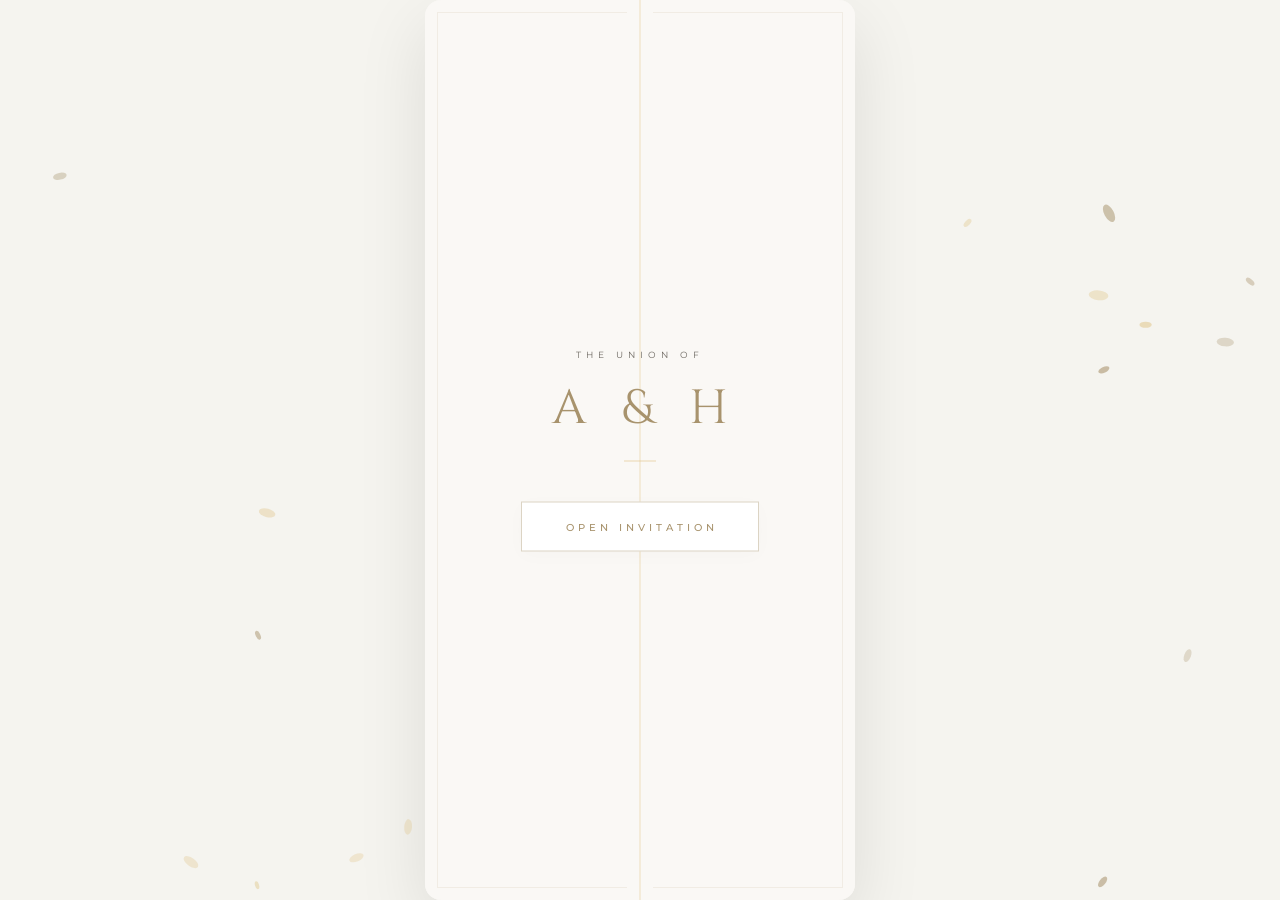
==== index.html @ 3f90180d "feat: initialize luxury wedding invitation applet - Set up project structure with environment config" ====
<!doctype html>
<html lang="en">
  <head>
    <meta charset="UTF-8" />
    <meta name="viewport" content="width=device-width, initial-scale=1.0" />
    <title>Wedding Invitation | Adam & Hawa</title>
    <!-- Google Fonts for Editorial Luxury Typography (Dior/Vogue/Apple Style) -->
    <link rel="preconnect" href="https://fonts.googleapis.com">
    <link rel="preconnect" href="https://fonts.gstatic.com" crossorigin>
    <link href="https://fonts.googleapis.com/css2?family=Cinzel:wght@300;400;500;600;700&family=Montserrat:wght@100;200;300;400;500;600&family=Playfair+Display:ital,wght@0,400..600;1,300..500&display=swap" rel="stylesheet">
    <!-- Link to external stylesheet -->
    <link rel="stylesheet" href="./style.css" />
  </head>
  <body class="scroll-locked">
    <!-- Ambient Ghibli-style falling particles canvas -->
    <canvas id="ambient-canvas" class="ambient-canvas"></canvas>

    <!-- Floating Circular Music Controller -->
    <button id="music-toggle-btn" class="music-toggle-btn hidden" aria-label="Toggle Music">
      <div class="music-disc">
        <span class="music-note">♫</span>
      </div>
    </button>
    <audio id="bg-music" loop src="https://assets.mixkit.co/music/preview/mixkit-beautiful-dream-acoustic-guitar-and-piano-131.mp3"></audio>

    <!-- Main App Container Centered on Desktop (Max-width 430px mobile frame) -->
    <main id="invitation-container" class="invitation-container scroll-locked">
      
      <!-- 1. CLOSED COVER / GATE FOLD SPLIT GATE OVERLAY -->
      <section id="invitation-gate" class="invitation-gate">
        <div class="gate-half left-gate">
          <div class="gate-border-decor"></div>
        </div>
        <div class="gate-half right-gate">
          <div class="gate-border-decor"></div>
        </div>
        
        <!-- Elegantly minimal monogram & entry button -->
        <div class="gate-center-content">
          <div class="gate-monogram-container">
            <span class="gate-monogram-subtitle">The Union of</span>
            <div class="gate-monogram-title">A & H</div>
            <div class="gate-monogram-divider"></div>
          </div>
          <button id="open-btn" class="open-btn" aria-label="Open Invitation">
            <span class="open-btn-text">OPEN INVITATION</span>
          </button>
        </div>
      </section>

      <!-- 2. MAIN STORYTELLING INVITATION CONTENT (Scrollable on open) -->
      <article id="invitation-content" class="invitation-content hidden">
        
        <!-- SECTION 1: HERO VIEW (Visual Gateway) -->
        <section class="scroll-section hero-section" id="section-hero">
          <div class="hero-layer-container">
            <!-- Full Background Artwork & Frame Overlay -->
            <img src="assets/background.png" alt="Wedding Portrait Background" class="bg-img" referrerpolicy="no-referrer" />
            <img src="assets/overlay.png" alt="Wedding Floral Overlay" class="overlay-img" referrerpolicy="no-referrer" />
            
            <!-- Elegant typography content centered in transparent arch area -->
            <div class="dynamic-text-container">
              <header class="wedding-header animate-on-scroll">
                <span class="event-title" id="event-type">Walimatul Urus</span>
              </header>
              
              <main class="wedding-names animate-on-scroll">
                <h1 class="groom-name" id="groom-name">Adam</h1>
                <span class="ampersand">and</span>
                <h1 class="bride-name" id="bride-name">Hawa</h1>
              </main>
              
              <footer class="wedding-footer animate-on-scroll">
                <time class="wedding-date" id="event-date">29 June 2026</time>
                <div class="wedding-footer-divider"></div>
                <address class="wedding-venue" id="event-venue">Kuala Lumpur</address>
              </footer>
            </div>
          </div>
          
          <!-- Subtle scroll indicator -->
          <div class="scroll-down-indicator">
            <span class="indicator-text">Scroll to Begin</span>
            <span class="indicator-arrow">↓</span>
          </div>
        </section>

        <!-- SECTION 2: BRIDE & GROOM PROFILE -->
        <section class="scroll-section profile-section animate-on-scroll" id="section-profiles">
          <div class="section-content-wrapper">
            <div class="section-ornament">✦</div>
            <h2 class="section-title">The Happy Couple</h2>
            <p class="section-tagline">With joyful hearts, we introduce the bride and groom</p>
            
            <div class="profiles-container">
              <!-- Groom Card -->
              <div class="profile-card">
                <div class="profile-img-frame">
                  <img src="https://picsum.photos/seed/groom/300/400" alt="Adam" class="profile-avatar" referrerpolicy="no-referrer" />
                </div>
                <h3 class="profile-name">Adam</h3>
                <p class="profile-desc">Son of Ahmad bin Sulaiman <br>&amp; Aminah binti Kassim</p>
              </div>
              
              <div class="profile-divider-symbol">and</div>
              
              <!-- Bride Card -->
              <div class="profile-card">
                <div class="profile-img-frame">
                  <img src="https://picsum.photos/seed/bride/300/400" alt="Hawa" class="profile-avatar" referrerpolicy="no-referrer" />
                </div>
                <h3 class="profile-name">Hawa</h3>
                <p class="profile-desc">Daughter of Zainal bin Rashid <br>&amp; Fatimah binti Yahya</p>
              </div>
            </div>
          </div>
        </section>

        <!-- SECTION 3: LIVE COUNTDOWN -->
        <section class="scroll-section countdown-section animate-on-scroll" id="section-countdown">
          <div class="section-content-wrapper">
            <span class="countdown-subtitle">Counting down to the day of love</span>
            <h2 class="countdown-title">Saving The Date</h2>
            
            <!-- Elegant Dial-like Grid Numbers -->
            <div id="countdown-grid" class="countdown-grid">
              <div class="countdown-item">
                <span class="countdown-num" id="days">00</span>
                <span class="countdown-label">Days</span>
              </div>
              <div class="countdown-item">
                <span class="countdown-num" id="hours">00</span>
                <span class="countdown-label">Hours</span>
              </div>
              <div class="countdown-item">
                <span class="countdown-num" id="minutes">00</span>
                <span class="countdown-label">Mins</span>
              </div>
              <div class="countdown-item">
                <span class="countdown-num" id="seconds">00</span>
                <span class="countdown-label">Secs</span>
              </div>
            </div>
          </div>
        </section>

        <!-- SECTION 4: INVITATION MESSAGE -->
        <section class="scroll-section message-section animate-on-scroll" id="section-message">
          <div class="section-content-wrapper">
            <div class="section-ornament">✦</div>
            <div class="quote-box">
              <p class="quote-arabic">"وَمِنْ آيَاتِهِ أَنْ خَلَقَ لَكُم مِّنْ أَنفُسِكُمْ أَزْوَاجًا لِّتَسْكُنُوا إِلَيْهَا وَجَعَلَ بَيْنَكُم مَّوَدَّةً وَرَحْمَةً"</p>
              <p class="quote-translation">"And among His Signs is this, that He created for you mates from among yourselves, that ye may dwell in tranquillity with them, and He has put love and mercy between your hearts."</p>
              <span class="quote-source">— Surah Ar-Rum: 21</span>
            </div>
            
            <div class="invitation-paragraph">
              <p>Under the blessing of Allah SWT, we cordially invite you to share our joy as we celebrate the wedding union of our beloved children.</p>
              <p>Your presence and prayers will make this union complete and highly blessed.</p>
            </div>
          </div>
        </section>

        <!-- SECTION 5: EVENT DETAILS & ITINERARY -->
        <section class="scroll-section details-section animate-on-scroll" id="section-details">
          <div class="section-content-wrapper">
            <div class="section-ornament">✦</div>
            <h2 class="section-title">The Celebration</h2>
            <p class="section-tagline">Please join us to commemorate this holy occasion</p>
            
            <div class="details-cards-grid">
              <div class="detail-card">
                <div class="detail-icon">📅</div>
                <h4>Date &amp; Time</h4>
                <p class="detail-highlight">Saturday, 29 June 2026</p>
                <p>11:00 AM — 4:00 PM</p>
                <p class="detail-highlight-sub">Sanding Event: 1:00 PM</p>
              </div>

              <div class="detail-card">
                <div class="detail-icon">🍽</div>
                <h4>Wedding Feast</h4>
                <p class="detail-highlight">12:00 PM — 3:30 PM</p>
                <p>An array of local culinary experiences served in traditional buffet style.</p>
              </div>
            </div>
          </div>
        </section>

        <!-- SECTION 6: VENUE & EMBEDDED MAP -->
        <section class="scroll-section venue-section animate-on-scroll" id="section-venue">
          <div class="section-content-wrapper">
            <div class="section-ornament">✦</div>
            <h2 class="section-title">The Venue</h2>
            <p class="venue-badge">Grand Ballroom</p>
            <h3 class="venue-highlight-name">Glasshouse at Seputeh</h3>
            <p class="venue-address-full">Lorong Seputeh, Seputeh, 58000 Kuala Lumpur, Wilayah Persekutuan Kuala Lumpur</p>
            
            <!-- Large Maps Area (Fills Mobile Frame Width Elegantly) -->
            <div class="large-map-container">
              <!-- Realistic styled static layout vector map for editorial look -->
              <svg width="100%" height="100%" viewBox="0 0 400 220" fill="none" xmlns="http://www.w3.org/2000/svg" style="background-color: #faf8f5;">
                <rect width="400" height="220" fill="#faf8f5"/>
                <path d="M 0 60 L 400 130" stroke="#dfc384" stroke-width="1.5" />
                <path d="M 120 0 L 150 220" stroke="#dfc384" stroke-width="1.2" />
                <path d="M 280 0 L 250 220" stroke="#dfc384" stroke-width="1.2" />
                <circle cx="138" cy="100" r="10" fill="#a8936d" />
                <circle cx="138" cy="100" r="4" fill="#ffffff" />
                <rect x="160" y="80" width="160" height="40" rx="0" fill="#ffffff" stroke="#a8936d" stroke-width="1" />
                <text x="240" y="104" font-family="Montserrat" font-size="10" fill="#2d2a26" text-anchor="middle" font-weight="bold" letter-spacing="1.5">GLASSHOUSE SEPUTEH</text>
              </svg>
            </div>

            <!-- Elegant Luxury Directional Buttons -->
            <div class="luxury-map-links">
              <a href="https://maps.google.com" target="_blank" rel="noopener noreferrer" class="lux-map-btn">
                <span>Google Maps</span>
              </a>
              <a href="https://waze.com" target="_blank" rel="noopener noreferrer" class="lux-map-btn">
                <span>Waze</span>
              </a>
            </div>
          </div>
        </section>

        <!-- SECTION 7: STORY GALLERY (HORIZONTAL SWIPE GALLERY) -->
        <section class="scroll-section gallery-section animate-on-scroll" id="section-gallery">
          <div class="section-content-wrapper">
            <div class="section-ornament">✦</div>
            <h2 class="section-title">Moments of Us</h2>
            <p class="section-tagline">Swipe sideways to explore our journey of togetherness</p>
            
            <!-- Horizontal Swipe Container -->
            <div class="horizontal-swipe-gallery" id="horizontal-gallery">
              <div class="swipe-item">
                <img src="assets/background.png" alt="Love in the mountains" referrerpolicy="no-referrer" />
                <span class="swipe-caption">Our Love in the Hills</span>
              </div>
              <div class="swipe-item">
                <img src="https://picsum.photos/seed/wedding1/400/600" alt="Prewedding Sweet Moments" referrerpolicy="no-referrer" />
                <span class="swipe-caption">Shared Laughter</span>
              </div>
              <div class="swipe-item">
                <img src="https://picsum.photos/seed/wedding2/400/600" alt="Mountain Walk" referrerpolicy="no-referrer" />
                <span class="swipe-caption">Walking Together</span>
              </div>
              <div class="swipe-item">
                <img src="https://picsum.photos/seed/wedding3/400/600" alt="Garden Handhold" referrerpolicy="no-referrer" />
                <span class="swipe-caption">A Beautiful Promise</span>
              </div>
            </div>
            
            <div class="swipe-hint-container">
              <span class="swipe-hint-line"></span>
              <span class="swipe-hint-text">Swipe to view</span>
              <span class="swipe-hint-line"></span>
            </div>
          </div>
        </section>

        <!-- SECTION 8: DOA UNTUK PENGANTIN (ELEGANT TYPOGRAPHY) -->
        <section class="scroll-section doa-section animate-on-scroll" id="section-doa">
          <div class="section-content-wrapper">
            <div class="doa-frame-decor">
              <span class="doa-symbol">✦</span>
              <h2 class="doa-title">Doa Untuk Pengantin</h2>
              <p class="doa-arabic">"بَارَكَ اللهُ لَكَ وَبَارَكَ عَلَيْكَ وَجَمَعَ بَيْنَكُمَا فِي خَيْرٍ"</p>
              <p class="doa-translation">"May Allah bless you, and shower His blessings upon you, and join you together in goodness and harmony."</p>
              <div class="doa-footer-divider"></div>
              <p class="doa-signoff">Amin Ya Rabbal Alamin</p>
            </div>
          </div>
        </section>

        <!-- SECTION 9: RSVP CALL TO ACTION CARD -->
        <section class="scroll-section rsvp-cta-section animate-on-scroll" id="section-rsvp-cta">
          <div class="section-content-wrapper">
            <div class="rsvp-cta-card">
              <span class="rsvp-cta-top">RESERVE YOUR PRESENCE</span>
              <h2 class="rsvp-cta-title">Will you join us?</h2>
              <p class="rsvp-cta-desc">Kindly celebrate with us by letting us know your attendance details.</p>
              
              <button id="section-rsvp-trigger" class="lux-rsvp-trigger-btn" data-target="modal-rsvp">
                <span>Kind RSVP Response</span>
              </button>
              
              <button id="section-contact-trigger" class="lux-contact-trigger-btn" data-target="modal-contact">
                <span>Contact Family</span>
              </button>
            </div>
          </div>
        </section>

        <!-- SECTION 10: THANK YOU (CINEMATIC CLOSING) -->
        <section class="scroll-section thank-you-section animate-on-scroll" id="section-thank-you">
          <img src="assets/overlay.png" alt="Wedding Floral Overlay" class="section-overlay-img" referrerpolicy="no-referrer" />
          <div class="section-content-wrapper">
            <div class="thank-you-content">
              <div class="thank-you-monogram">A & H</div>
              <p class="thank-you-message">Thank you for being part of our story.</p>
              <span class="thank-you-date">29 . 06 . 2026</span>
            </div>
          </div>
        </section>

        <!-- LUXURY FLOATING RSVP ACCESS BUTTON (Shows when scrolling, simple pill) -->
        <button class="luxury-floating-rsvp-btn" id="floating-rsvp-btn" data-target="modal-rsvp">
          <span class="floating-rsvp-icon">♡</span>
          <span class="floating-rsvp-text">RSVP</span>
        </button>

      </article>

      <!-- 3. MODALS CONTAINER (Keep RSVP Modal as requested) -->
      <div id="modal-container" class="modal-container">
        <!-- Close Overlay Backplate -->
        <div class="modal-backdrop" id="modal-backdrop"></div>

        <!-- CONTACT MODAL -->
        <div class="modal-content" id="modal-contact" role="dialog" aria-modal="true" aria-labelledby="contact-title">
          <button class="modal-close" aria-label="Close modal">&times;</button>
          <h2 id="contact-title" class="modal-title">Wedding Contacts</h2>
          <div class="modal-body">
            <div class="contact-card">
              <h3 class="contact-group">Groom's Family</h3>
              <div class="contact-row">
                <span class="contact-name">Father: Ahmad bin Sulaiman</span>
                <div class="contact-actions">
                  <a href="tel:+60123456789" class="contact-link call" title="Call Ahmad">📞</a>
                  <a href="https://wa.me/60123456789" target="_blank" rel="noopener noreferrer" class="contact-link whatsapp" title="WhatsApp Ahmad">💬</a>
                </div>
              </div>
              <div class="contact-row">
                <span class="contact-name">Mother: Aminah binti Kassim</span>
                <div class="contact-actions">
                  <a href="tel:+60123456790" class="contact-link call" title="Call Aminah">📞</a>
                  <a href="https://wa.me/60123456790" target="_blank" rel="noopener noreferrer" class="contact-link whatsapp" title="WhatsApp Aminah">💬</a>
                </div>
              </div>
            </div>
            
            <div class="contact-card border-top">
              <h3 class="contact-group">Bride's Family</h3>
              <div class="contact-row">
                <span class="contact-name">Father: Zainal bin Rashid</span>
                <div class="contact-actions">
                  <a href="tel:+60198765432" class="contact-link call" title="Call Zainal">📞</a>
                  <a href="https://wa.me/60198765432" target="_blank" rel="noopener noreferrer" class="contact-link whatsapp" title="WhatsApp Zainal">💬</a>
                </div>
              </div>
              <div class="contact-row">
                <span class="contact-name">Mother: Fatimah binti Yahya</span>
                <div class="contact-actions">
                  <a href="tel:+60198765433" class="contact-link call" title="Call Fatimah">📞</a>
                  <a href="https://wa.me/60198765433" target="_blank" rel="noopener noreferrer" class="contact-link whatsapp" title="WhatsApp Fatimah">💬</a>
                </div>
              </div>
            </div>
          </div>
        </div>

        <!-- RSVP MODAL -->
        <div class="modal-content" id="modal-rsvp" role="dialog" aria-modal="true" aria-labelledby="rsvp-title">
          <button class="modal-close" aria-label="Close modal">&times;</button>
          <h2 id="rsvp-title" class="modal-title">Kindly RSVP</h2>
          <div class="modal-body">
            <form id="rsvp-form" class="rsvp-form">
              <p class="rsvp-subtitle">Please respond by June 1st</p>
              
              <div class="form-group">
                <label for="rsvp-name">Full Name</label>
                <input type="text" id="rsvp-name" name="name" required placeholder="Your beautiful name" />
              </div>
              
              <div class="form-group">
                <label for="rsvp-phone">Phone Number</label>
                <input type="tel" id="rsvp-phone" name="phone" required placeholder="e.g., +60123456789" />
              </div>

              <div class="form-group">
                <label for="rsvp-guests">Number of Guests</label>
                <select id="rsvp-guests" name="guests" required>
                  <option value="1">1 Person</option>
                  <option value="2" selected>2 Persons</option>
                  <option value="3">3 Persons</option>
                  <option value="4">4 Persons</option>
                  <option value="5">5+ Persons</option>
                </select>
              </div>

              <div class="form-group">
                <label>Attendance</label>
                <div class="radio-group">
                  <label class="radio-label">
                    <input type="radio" name="attendance" value="Attending" checked />
                    <span class="radio-custom"></span>
                    <span>Attending</span>
                  </label>
                  <label class="radio-label">
                    <input type="radio" name="attendance" value="Not Attending" />
                    <span class="radio-custom"></span>
                    <span>Regretfully</span>
                  </label>
                </div>
              </div>

              <div class="form-group">
                <label for="rsvp-message">Well Wishes</label>
                <textarea id="rsvp-message" name="message" rows="3" placeholder="Leave a sweet greeting..."></textarea>
              </div>

              <button type="submit" class="submit-btn">Submit RSVP</button>
            </form>

            <!-- Success Confirmation State (Hidden initially) -->
            <div id="rsvp-success" class="rsvp-success hidden">
              <div class="success-icon">✦</div>
              <h3>Gracefully Received</h3>
              <p>Your RSVP response has been recorded successfully. We look forward to celebrating with you!</p>
              <button class="success-close-btn" id="success-close-btn">Close Window</button>
            </div>
          </div>
        </div>

      </div>
    </main>

    <!-- Vanilla Javascript Reference -->
    <script type="module" src="./script.js"></script>
  </body>
</html>
---- style.css ----
/* ==========================================================================
   WEDDING INVITATION CUSTOM STYLING - EDITORIAL LUXURY THEME (DIOR & APPLE)
   ========================================================================== */

/* 1. RESET & VARIABLE DEFINITIONS */
*, *::before, *::after {
  box-sizing: border-box;
  margin: 0;
  padding: 0;
}

:root {
  --font-serif: 'Playfair Display', 'Georgia', serif;
  --font-display: 'Cinzel', serif;
  --font-sans: 'Montserrat', system-ui, sans-serif;
  
  --color-gold-light: #dfc384;
  --color-gold-dark: #a8936d;
  --color-gold-cream: #f4eee1;
  --color-charcoal: #2d2a26;
  --color-black-near: #131211;
  --color-cream: #faf8f5;
  --color-cream-dark: #f0ece4;
  --color-gray-dark: #6e6962;
  --color-white: #ffffff;
  
  --shadow-luxury: 0 16px 45px rgba(168, 147, 109, 0.08);
  --shadow-floating: 0 8px 30px rgba(19, 18, 17, 0.08);
  --shadow-ambient: 0 4px 20px rgba(0, 0, 0, 0.02);
  --transition-slow: all 1.5s cubic-bezier(0.25, 1, 0.5, 1);
  --transition-smooth: all 0.6s cubic-bezier(0.16, 1, 0.3, 1);
  --transition-quick: all 0.25s ease;
}

html, body {
  width: 100%;
  background-color: #f5f4ef; /* Clean, minimal warm neutral page background */
  font-family: var(--font-sans);
  color: var(--color-charcoal);
  display: flex;
  justify-content: center;
  align-items: flex-start;
  -webkit-font-smoothing: antialiased;
}

body.scroll-locked {
  overflow: hidden;
  height: 100vh;
  height: 100dvh;
}

body:not(.scroll-locked) {
  overflow-y: auto;
  overflow-x: hidden;
}

/* 2. MAIN CONTAINER (MOBILE-FIRST FRAME) */
.invitation-container {
  position: relative;
  width: 100%;
  max-width: 430px; /* iPhone/Apple Mobile standard Awwwards viewport ratio */
  background-color: var(--color-cream);
  box-shadow: 0 25px 70px rgba(19, 18, 17, 0.1);
  margin: 0 auto;
  border-radius: 16px;
  overflow: hidden;
  transition: box-shadow 0.5s ease;
}

/* Scroll behavior controls toggled on open */
.invitation-container.scroll-locked {
  height: 100vh;
  height: 100dvh;
}

.invitation-container:not(.scroll-locked) {
  height: auto;
  min-height: 100vh;
  min-height: 100dvh;
}

/* Custom scrollbar to keep layout clean and elegant */
.invitation-container::-webkit-scrollbar {
  width: 3px;
}
.invitation-container::-webkit-scrollbar-track {
  background: var(--color-cream);
}
.invitation-container::-webkit-scrollbar-thumb {
  background: var(--color-gold-light);
}

/* Elegant thin gold frame positioned inside the card margins */
.invitation-container::after {
  content: '';
  position: absolute;
  top: 16px;
  left: 16px;
  right: 16px;
  bottom: 16px;
  border: 1px solid var(--color-gold-light);
  border-radius: 12px; /* Mirrored border radius for high-end luxury feel */
  opacity: 0.22;
  pointer-events: none;
  z-index: 3;
}


/* 3. CLOSED COVER / GATE FOLD SPLIT GATE OVERLAY */
.invitation-gate {
  position: absolute;
  top: 0;
  left: 0;
  width: 100%;
  height: 100%;
  z-index: 100;
  display: flex;
  overflow: hidden;
  transition: visibility 1.8s ease-out;
}

.invitation-gate.open-animation {
  visibility: hidden;
  pointer-events: none;
}

/* Gate halves sliding symmetrically */
.gate-half {
  position: absolute;
  top: 0;
  width: 50%;
  height: 100%;
  background-color: var(--color-cream);
  transition: transform 1.8s cubic-bezier(0.76, 0, 0.24, 1);
  display: flex;
  align-items: center;
  justify-content: center;
}

.left-gate {
  left: 0;
  border-right: 1px solid rgba(223, 195, 132, 0.25);
  transform-origin: left center;
}

.right-gate {
  right: 0;
  border-left: 1px solid rgba(223, 195, 132, 0.25);
  transform-origin: right center;
}

/* Double-ruled elegant frame inside the gate leaves */
.gate-border-decor {
  position: absolute;
  inset: 12px;
  border: 1px solid rgba(168, 147, 109, 0.12);
  pointer-events: none;
}

.left-gate .gate-border-decor {
  border-right: none;
}

.right-gate .gate-border-decor {
  border-left: none;
}

/* Sliding active animation states */
.invitation-gate.open-animation .left-gate {
  transform: translateX(-100%);
}

.invitation-gate.open-animation .right-gate {
  transform: translateX(100%);
}

/* Monogram and Entry Button Container */
.gate-center-content {
  position: absolute;
  top: 50%;
  left: 50%;
  transform: translate(-50%, -50%);
  display: flex;
  flex-direction: column;
  align-items: center;
  gap: 40px;
  z-index: 110;
  width: 80%;
  text-align: center;
  transition: opacity 1.2s cubic-bezier(0.25, 1, 0.5, 1), transform 1.2s cubic-bezier(0.25, 1, 0.5, 1);
}

.invitation-gate.open-animation .gate-center-content {
  opacity: 0;
  transform: translate(-50%, -50%) scale(0.9);
}

.gate-monogram-container {
  display: flex;
  flex-direction: column;
  align-items: center;
  gap: 16px;
}

.gate-monogram-subtitle {
  font-family: var(--font-sans);
  font-size: 0.58rem;
  font-weight: 400;
  letter-spacing: 5px;
  text-transform: uppercase;
  color: var(--color-gray-dark);
}

.gate-monogram-title {
  font-family: var(--font-display);
  font-size: 3rem;
  font-weight: 300;
  color: var(--color-gold-dark);
  letter-spacing: 12px;
  text-indent: 12px;
}

.gate-monogram-divider {
  width: 32px;
  height: 1px;
  background-color: var(--color-gold-light);
  margin-top: 4px;
  opacity: 0.6;
}

/* Fine outline premium open button */
.open-btn {
  background-color: transparent;
  border: 1px solid rgba(168, 147, 109, 0.4);
  color: var(--color-gold-dark);
  font-family: var(--font-sans);
  font-size: 0.62rem;
  font-weight: 500;
  letter-spacing: 4px;
  text-indent: 4px;
  cursor: pointer;
  padding: 18px 40px;
  border-radius: 0;
  transition: var(--transition-smooth);
  position: relative;
  background-color: var(--color-white);
  box-shadow: var(--shadow-ambient);
}

.open-btn:hover {
  border-color: var(--color-gold-dark);
  color: var(--color-black-near);
  background-color: rgba(244, 238, 225, 0.4);
  letter-spacing: 4.5px;
  transform: translateY(-1px);
}


/* 4. STORYTELLING SECTIONS CORE */
.invitation-content {
  width: 100%;
  height: auto;
  position: relative;
  display: flex;
  flex-direction: column;
}

.invitation-content.hidden {
  display: none;
}

/* Elegant, slow fade and soft-scale reveal */
.invitation-content.fade-in {
  animation: content-reveal 2s cubic-bezier(0.25, 1, 0.5, 1) forwards;
}

@keyframes content-reveal {
  0% {
    opacity: 0;
    filter: blur(8px);
  }
  100% {
    opacity: 1;
    filter: blur(0);
  }
}

/* Section Common Spacers */
.scroll-section {
  width: 100%;
  min-height: auto;
  padding: 0;
  display: flex;
  flex-direction: column;
  justify-content: center;
  align-items: center;
  position: relative;
  background-color: var(--color-cream);
  border-bottom: none;
  text-align: center;
  overflow: hidden;
}

.section-overlay-img {
  position: absolute;
  top: 0;
  left: 0;
  width: 100%;
  height: 100%;
  object-fit: cover;
  pointer-events: none;
  z-index: 1;
  opacity: 1; /* Match the premium overlay quality of the hero section */
}

.section-content-wrapper {
  position: relative;
  z-index: 5;
  width: 82%;
  max-width: 320px;
  display: flex;
  flex-direction: column;
  justify-content: center;
  align-items: center;
  margin: 0 auto;
  padding: 60px 0;
}

.section-ornament {
  font-size: 0.8rem;
  color: var(--color-gold-light);
  margin-bottom: 16px;
  opacity: 0.7;
}

.section-title {
  font-family: var(--font-display);
  font-weight: 300;
  font-size: 1.45rem;
  letter-spacing: 4px;
  text-transform: uppercase;
  color: var(--color-black-near);
  margin-bottom: 10px;
}

.section-tagline {
  font-family: var(--font-serif);
  font-style: italic;
  font-size: 0.8rem;
  color: var(--color-gray-dark);
  margin-bottom: 30px;
  max-width: 90%;
  line-height: 1.5;
}


/* SECTION 1: HERO VIEW */
.hero-section {
  height: 100vh;
  height: 100dvh;
  padding: 0;
  border-bottom: none;
  overflow: hidden;
}

.hero-layer-container {
  position: relative;
  width: 100%;
  height: 100%;
  background-color: var(--color-cream);
}

.bg-img, .overlay-img {
  position: absolute;
  top: 0;
  left: 0;
  width: 100%;
  height: 100%;
  object-fit: cover;
  pointer-events: none;
}

.overlay-img {
  z-index: 2; /* Renders over the photo background */
}

/* Text centered inside the floral arch opening area */
.dynamic-text-container {
  position: absolute;
  top: 48%; /* Perfect optical centering */
  left: 50%;
  transform: translate(-50%, -50%);
  width: 82%;
  max-width: 320px;
  text-align: center;
  z-index: 10;
  display: flex;
  flex-direction: column;
  justify-content: center;
  align-items: center;
  pointer-events: auto;
}

.wedding-header {
  margin-bottom: 30px;
}

.event-title {
  font-family: var(--font-display);
  font-size: 0.85rem;
  font-weight: 400;
  letter-spacing: 5px;
  text-indent: 5px;
  text-transform: uppercase;
  color: var(--color-gold-dark);
  text-shadow: 0 1px 2px rgba(255, 255, 255, 0.95);
}

.wedding-names {
  margin-bottom: 28px;
  display: flex;
  flex-direction: column;
  align-items: center;
  gap: 6px;
}

.groom-name, .bride-name {
  font-family: var(--font-serif);
  font-weight: 300;
  font-size: 2.8rem;
  letter-spacing: -0.5px;
  line-height: 1.15;
  color: var(--color-black-near);
  text-shadow: 0 1px 3px rgba(255, 255, 255, 0.95);
}

.ampersand {
  font-family: var(--font-serif);
  font-size: 1.3rem;
  font-style: italic;
  font-weight: 300;
  color: var(--color-gold-dark);
  margin: 4px 0;
  text-transform: lowercase;
  position: relative;
  width: 100%;
  display: flex;
  justify-content: center;
  align-items: center;
}

.ampersand::before, .ampersand::after {
  content: '';
  width: 16px;
  height: 1px;
  background-color: var(--color-gold-light);
  display: inline-block;
  margin: 0 16px;
  opacity: 0.5;
}

.wedding-footer {
  display: flex;
  flex-direction: column;
  align-items: center;
  gap: 12px;
}

.wedding-date {
  font-family: var(--font-sans);
  font-size: 0.62rem;
  font-weight: 500;
  color: var(--color-gray-dark);
  letter-spacing: 4px;
  text-indent: 4px;
  text-transform: uppercase;
  text-shadow: 0 1px 2px rgba(255, 255, 255, 0.95);
}

.wedding-footer-divider {
  width: 24px;
  height: 1px;
  background-color: var(--color-gold-light);
  opacity: 0.5;
}

.wedding-venue {
  font-family: var(--font-serif);
  font-size: 0.85rem;
  font-weight: 400;
  color: var(--color-charcoal);
  font-style: italic;
  text-shadow: 0 1px 2px rgba(255, 255, 255, 0.95);
}

/* Subtle cinematic scroll down indicator */
.scroll-down-indicator {
  position: absolute;
  bottom: 40px;
  left: 50%;
  transform: translateX(-50%);
  display: flex;
  flex-direction: column;
  align-items: center;
  gap: 8px;
  z-index: 10;
  opacity: 0.7;
}

.indicator-text {
  font-size: 0.55rem;
  text-transform: uppercase;
  letter-spacing: 3px;
  text-indent: 3px;
  color: var(--color-gray-dark);
}

.indicator-arrow {
  font-size: 0.75rem;
  color: var(--color-gold-dark);
  animation: bounceIndicator 2s infinite ease-in-out;
}

@keyframes bounceIndicator {
  0%, 100% { transform: translateY(0); }
  50% { transform: translateY(4px); }
}


/* SECTION 2: BRIDE & GROOM PROFILE */
.profiles-container {
  display: flex;
  flex-direction: column;
  align-items: center;
  gap: 16px;
  width: 100%;
}

.profile-card {
  width: 100%;
  display: flex;
  flex-direction: column;
  align-items: center;
}

.profile-img-frame {
  width: 110px;
  height: 150px;
  overflow: hidden;
  border: 1px solid rgba(168, 147, 109, 0.25);
  padding: 4px;
  background-color: var(--color-white);
  margin-bottom: 12px;
}

.profile-avatar {
  width: 100%;
  height: 100%;
  object-fit: cover;
  filter: sepia(10%) contrast(95%);
}

.profile-name {
  font-family: var(--font-serif);
  font-size: 1.35rem;
  font-weight: 400;
  color: var(--color-black-near);
  margin-bottom: 6px;
}

.profile-desc {
  font-family: var(--font-sans);
  font-size: 0.68rem;
  color: var(--color-gray-dark);
  line-height: 1.6;
  font-weight: 300;
}

.profile-divider-symbol {
  font-family: var(--font-serif);
  font-style: italic;
  color: var(--color-gold-dark);
  font-size: 1.1rem;
  position: relative;
  width: 100%;
  display: flex;
  align-items: center;
  justify-content: center;
}

.profile-divider-symbol::before, .profile-divider-symbol::after {
  content: '';
  width: 32px;
  height: 1px;
  background-color: var(--color-gold-light);
  opacity: 0.3;
  margin: 0 16px;
}


/* SECTION 3: LIVE COUNTDOWN */
.countdown-section {
  position: relative;
  background-color: var(--color-cream);
  color: var(--color-charcoal);
}

.countdown-subtitle {
  font-family: var(--font-sans);
  font-size: 0.58rem;
  text-transform: uppercase;
  letter-spacing: 4px;
  color: var(--color-gold-dark);
  margin-bottom: 12px;
}

.countdown-title {
  font-family: var(--font-display);
  font-size: 1.4rem;
  font-weight: 300;
  letter-spacing: 3px;
  color: var(--color-black-near);
  margin-bottom: 40px;
}

.countdown-grid {
  display: grid;
  grid-template-columns: repeat(4, 1fr);
  gap: 10px;
  width: 100%;
}

.countdown-item {
  display: flex;
  flex-direction: column;
  align-items: center;
  padding: 16px 4px;
  background: var(--color-white);
  border: 1px solid rgba(223, 195, 132, 0.3);
  box-shadow: var(--shadow-ambient);
}

.countdown-num {
  font-family: var(--font-serif);
  font-size: 1.5rem;
  font-weight: 300;
  color: var(--color-gold-dark);
  line-height: 1.2;
  margin-bottom: 6px;
}

.countdown-label {
  font-family: var(--font-sans);
  font-size: 0.52rem;
  text-transform: uppercase;
  letter-spacing: 1px;
  color: var(--color-gray-dark);
}


/* SECTION 4: INVITATION MESSAGE */
.quote-box {
  margin-bottom: 36px;
  padding: 0 12px;
}

.quote-arabic {
  font-family: var(--font-serif);
  font-size: 1rem;
  line-height: 2;
  color: var(--color-black-near);
  margin-bottom: 16px;
  direction: rtl;
}

.quote-translation {
  font-family: var(--font-serif);
  font-style: italic;
  font-size: 0.78rem;
  color: var(--color-gray-dark);
  line-height: 1.6;
  margin-bottom: 12px;
}

.quote-source {
  font-family: var(--font-sans);
  font-size: 0.58rem;
  text-transform: uppercase;
  letter-spacing: 2px;
  color: var(--color-gold-dark);
}

.invitation-paragraph {
  max-width: 85%;
  margin: 0 auto;
}

.invitation-paragraph p {
  font-family: var(--font-sans);
  font-weight: 300;
  font-size: 0.76rem;
  color: var(--color-charcoal);
  line-height: 1.8;
  margin-bottom: 16px;
}


/* SECTION 5: EVENT DETAILS & TIMELINE */
.details-cards-grid {
  display: flex;
  flex-direction: column;
  gap: 20px;
  width: 100%;
}

.detail-card {
  background-color: var(--color-white);
  border: 1px solid rgba(168, 147, 109, 0.15);
  padding: 30px 20px;
  box-shadow: var(--shadow-ambient);
  display: flex;
  flex-direction: column;
  align-items: center;
}

.detail-icon {
  font-size: 1.1rem;
  margin-bottom: 14px;
}

.detail-card h4 {
  font-family: var(--font-display);
  font-size: 0.8rem;
  font-weight: 400;
  letter-spacing: 2px;
  text-transform: uppercase;
  color: var(--color-black-near);
  margin-bottom: 10px;
}

.detail-card p {
  font-family: var(--font-sans);
  font-size: 0.72rem;
  color: var(--color-gray-dark);
  line-height: 1.6;
  font-weight: 300;
}

.detail-highlight {
  font-family: var(--font-serif) !important;
  font-size: 0.85rem !important;
  color: var(--color-gold-dark) !important;
  font-weight: 400 !important;
  margin-bottom: 4px;
}

.detail-highlight-sub {
  margin-top: 8px;
  font-weight: 500;
  color: var(--color-black-near) !important;
}


/* SECTION 6: VENUE & MAP */
.venue-badge {
  background-color: var(--color-white);
  color: var(--color-gold-dark);
  font-size: 0.55rem;
  font-weight: 500;
  text-transform: uppercase;
  letter-spacing: 2.5px;
  padding: 4px 12px;
  border: 1px solid rgba(168, 147, 109, 0.3);
  margin-bottom: 16px;
  display: inline-block;
}

.venue-highlight-name {
  font-family: var(--font-serif);
  font-size: 1.35rem;
  font-weight: 400;
  color: var(--color-black-near);
  margin-bottom: 8px;
}

.venue-address-full {
  font-family: var(--font-sans);
  font-size: 0.7rem;
  font-weight: 300;
  color: var(--color-gray-dark);
  line-height: 1.6;
  max-width: 80%;
  margin-bottom: 30px;
}

.large-map-container {
  width: 100%;
  height: 180px;
  border: 1px solid rgba(168, 147, 109, 0.2);
  overflow: hidden;
  background-color: #faf8f5;
  margin-bottom: 24px;
}

.large-map-container iframe {
  width: 100%;
  height: 100%;
  border: none;
}

.luxury-map-links {
  display: flex;
  gap: 12px;
  width: 100%;
}

.lux-map-btn {
  flex: 1;
  display: flex;
  justify-content: center;
  align-items: center;
  text-decoration: none;
  font-size: 0.65rem;
  font-weight: 500;
  color: var(--color-charcoal);
  background-color: var(--color-white);
  border: 1px solid rgba(168, 147, 109, 0.3);
  padding: 12px;
  border-radius: 0;
  transition: var(--transition-smooth);
  letter-spacing: 1.5px;
  text-transform: uppercase;
}

.lux-map-btn:hover {
  background-color: var(--color-gold-cream);
  color: var(--color-black-near);
  border-color: var(--color-gold-dark);
}


/* SECTION 7: SWIPE GALLERY */
.horizontal-swipe-gallery {
  display: flex;
  overflow-x: auto;
  scroll-snap-type: x mandatory;
  scroll-behavior: smooth;
  width: 100%;
  padding: 10px 0 20px 0;
  gap: 16px;
  -webkit-overflow-scrolling: touch;
}

.horizontal-swipe-gallery::-webkit-scrollbar {
  display: none; /* Hide scrollbar for seamless swiping */
}

.swipe-item {
  flex: 0 0 200px; /* Slimmer and more elegant */
  scroll-snap-align: center;
  display: flex;
  flex-direction: column;
  background-color: var(--color-white);
  padding: 6px;
  border: 1px solid rgba(168, 147, 109, 0.15);
  box-shadow: var(--shadow-luxury);
}

.swipe-item img {
  width: 100%;
  height: 240px; /* Optimized height */
  object-fit: cover;
}

.swipe-caption {
  font-family: var(--font-serif);
  font-style: italic;
  font-size: 0.72rem;
  color: var(--color-gray-dark);
  text-align: center;
  margin-top: 10px;
}

.swipe-hint-container {
  display: flex;
  align-items: center;
  gap: 14px;
  width: 100%;
  justify-content: center;
  margin-top: 12px;
  opacity: 0.6;
}

.swipe-hint-line {
  width: 30px;
  height: 1px;
  background-color: var(--color-gold-light);
}

.swipe-hint-text {
  font-size: 0.58rem;
  text-transform: uppercase;
  letter-spacing: 2px;
  color: var(--color-gray-dark);
}


/* SECTION 8: DOA UNTUK PENGANTIN */
.doa-section {
  background-color: var(--color-cream);
}

.doa-frame-decor {
  border: none;
  padding: 20px 0;
  width: 100%;
  display: flex;
  flex-direction: column;
  align-items: center;
}

.doa-symbol {
  font-size: 0.9rem;
  color: var(--color-gold-dark);
  margin-bottom: 16px;
}

.doa-title {
  font-family: var(--font-display);
  font-size: 1.15rem;
  font-weight: 300;
  letter-spacing: 3px;
  text-transform: uppercase;
  color: var(--color-black-near);
  margin-bottom: 24px;
}

.doa-arabic {
  font-family: var(--font-serif);
  font-size: 1.05rem;
  line-height: 2.2;
  color: var(--color-black-near);
  margin-bottom: 20px;
  direction: rtl;
  max-width: 90%;
}

.doa-translation {
  font-family: var(--font-serif);
  font-style: italic;
  font-size: 0.78rem;
  color: var(--color-gray-dark);
  line-height: 1.7;
  max-width: 85%;
  margin-bottom: 24px;
}

.doa-footer-divider {
  width: 24px;
  height: 1px;
  background-color: var(--color-gold-light);
  margin-bottom: 16px;
}

.doa-signoff {
  font-family: var(--font-sans);
  font-size: 0.6rem;
  text-transform: uppercase;
  letter-spacing: 2px;
  color: var(--color-gold-dark);
}


/* SECTION 9: RSVP CTA CARD */
.rsvp-cta-section {
  background-color: var(--color-cream);
}

.rsvp-cta-card {
  background-color: var(--color-white);
  border: 1px solid rgba(168, 147, 109, 0.2);
  padding: 36px 20px;
  width: 100%;
  display: flex;
  flex-direction: column;
  align-items: center;
  box-shadow: var(--shadow-luxury);
}

.rsvp-cta-top {
  font-family: var(--font-sans);
  font-size: 0.58rem;
  letter-spacing: 3px;
  color: var(--color-gold-dark);
  margin-bottom: 14px;
}

.rsvp-cta-title {
  font-family: var(--font-display);
  font-size: 1.4rem;
  font-weight: 300;
  letter-spacing: 2px;
  color: var(--color-black-near);
  margin-bottom: 12px;
}

.rsvp-cta-desc {
  font-family: var(--font-serif);
  font-style: italic;
  font-size: 0.8rem;
  color: var(--color-gray-dark);
  line-height: 1.6;
  margin-bottom: 30px;
  max-width: 80%;
}

.lux-rsvp-trigger-btn {
  background-color: var(--color-black-near);
  color: var(--color-white);
  border: none;
  font-family: var(--font-sans);
  font-size: 0.65rem;
  font-weight: 500;
  letter-spacing: 2.5px;
  text-transform: uppercase;
  padding: 16px 36px;
  cursor: pointer;
  transition: var(--transition-smooth);
}

.lux-rsvp-trigger-btn:hover {
  background-color: var(--color-gold-dark);
  transform: translateY(-2px);
  box-shadow: var(--shadow-floating);
}


/* SECTION 10: THANK YOU (CLOSING) */
.thank-you-section {
  background-color: var(--color-cream);
  border-bottom: none;
}

.thank-you-content {
  display: flex;
  flex-direction: column;
  align-items: center;
}

.thank-you-monogram {
  font-family: var(--font-display);
  font-size: 2.2rem;
  font-weight: 300;
  color: var(--color-gold-dark);
  letter-spacing: 8px;
  text-indent: 8px;
  margin-bottom: 24px;
}

.thank-you-message {
  font-family: var(--font-serif);
  font-style: italic;
  font-size: 0.85rem;
  color: var(--color-gray-dark);
  margin-bottom: 16px;
}

.thank-you-date {
  font-family: var(--font-sans);
  font-size: 0.62rem;
  letter-spacing: 3px;
  color: var(--color-gold-dark);
}


/* 5. LUXURY FLOATING ACCESS PILLS */
.luxury-floating-rsvp-btn {
  position: absolute;
  bottom: 24px;
  right: 24px;
  background-color: rgba(19, 18, 17, 0.85);
  backdrop-filter: blur(6px);
  -webkit-backdrop-filter: blur(6px);
  color: var(--color-white);
  border: 1px solid rgba(223, 195, 132, 0.25);
  border-radius: 99px;
  padding: 8px 14px;
  display: flex;
  align-items: center;
  gap: 4px;
  box-shadow: var(--shadow-floating);
  cursor: pointer;
  z-index: 40;
  opacity: 0;
  pointer-events: none;
  transform: translateY(10px);
  transition: opacity 0.5s cubic-bezier(0.16, 1, 0.3, 1), transform 0.5s cubic-bezier(0.16, 1, 0.3, 1);
}

.luxury-floating-rsvp-btn.visible {
  opacity: 1;
  pointer-events: auto;
  transform: translateY(0);
}

.luxury-floating-rsvp-btn:hover {
  background-color: var(--color-gold-dark);
  border-color: var(--color-gold-dark);
}

.floating-rsvp-icon {
  font-size: 0.68rem;
}

.floating-rsvp-text {
  font-family: var(--font-sans);
  font-size: 0.58rem;
  font-weight: 600;
  letter-spacing: 1px;
}

/* Contact Family Button inside RSVP section */
.lux-contact-trigger-btn {
  background-color: transparent;
  color: var(--color-gold-dark);
  border: 1px solid rgba(168, 147, 109, 0.4);
  font-family: var(--font-sans);
  font-size: 0.65rem;
  font-weight: 500;
  letter-spacing: 2.5px;
  text-transform: uppercase;
  padding: 14px 30px;
  cursor: pointer;
  transition: var(--transition-smooth);
  margin-top: 14px;
  width: auto;
}

.lux-contact-trigger-btn:hover {
  background-color: var(--color-gold-cream);
  color: var(--color-black-near);
  border-color: var(--color-gold-dark);
}

/* Floating Contact Button */
.luxury-floating-contact-btn {
  position: absolute;
  bottom: 24px;
  left: 24px;
  background-color: var(--color-white);
  color: var(--color-charcoal);
  border: 1px solid rgba(168, 147, 109, 0.3);
  border-radius: 99px;
  padding: 10px 18px;
  display: flex;
  align-items: center;
  gap: 6px;
  box-shadow: var(--shadow-floating);
  cursor: pointer;
  z-index: 40;
  opacity: 0;
  pointer-events: none;
  transform: translateY(15px);
  transition: opacity 0.6s cubic-bezier(0.16, 1, 0.3, 1), transform 0.6s cubic-bezier(0.16, 1, 0.3, 1);
}

.luxury-floating-contact-btn.visible {
  opacity: 1;
  pointer-events: auto;
  transform: translateY(0);
}

.luxury-floating-contact-btn:hover {
  background-color: var(--color-gold-cream);
  color: var(--color-black-near);
}

.floating-contact-icon {
  font-size: 0.68rem;
}

.floating-contact-text {
  font-family: var(--font-sans);
  font-size: 0.58rem;
  font-weight: 500;
  letter-spacing: 1px;
}


/* 6. LUXURY MODAL STYLING (Vogue/Dior Aesthetic Card) */
.modal-container {
  position: fixed;
  top: 0;
  left: 0;
  width: 100%;
  height: 100%;
  z-index: 150;
  display: none; /* Managed in script */
  align-items: center;
  justify-content: center;
  padding: 24px;
}

.modal-container.active {
  display: flex;
}

.modal-backdrop {
  position: absolute;
  top: 0;
  left: 0;
  width: 100%;
  height: 100%;
  background: rgba(19, 18, 17, 0.35);
  backdrop-filter: blur(8px);
  -webkit-backdrop-filter: blur(8px);
  z-index: 151;
  opacity: 0;
  transition: opacity 0.8s ease;
}

.modal-container.active .modal-backdrop {
  opacity: 1;
}

.modal-content {
  position: relative;
  width: 100%;
  max-width: 360px;
  background-color: var(--color-cream);
  border: 1px solid var(--color-gold-light);
  border-radius: 0; /* Minimal, clean rectangular frame */
  box-shadow: 0 30px 70px rgba(19, 18, 17, 0.15);
  padding: 44px 28px;
  z-index: 152;
  display: none;
  flex-direction: column;
  max-height: 82%;
  overflow-y: auto;
  transform: scale(0.95) translateY(20px);
  opacity: 0;
  transition: transform 0.8s cubic-bezier(0.25, 1, 0.5, 1), opacity 0.8s ease;
}

/* Custom scrollbar for modals */
.modal-content::-webkit-scrollbar {
  width: 2px;
}
.modal-content::-webkit-scrollbar-thumb {
  background: var(--color-gold-light);
}

.modal-container.active .modal-content.active {
  display: flex;
  transform: scale(1) translateY(0);
  opacity: 1;
}

/* Close button on modal */
.modal-close {
  position: absolute;
  top: 14px;
  right: 14px;
  width: 28px;
  height: 28px;
  background: none;
  border: none;
  font-size: 1.4rem;
  font-weight: 200;
  color: var(--color-gold-dark);
  display: flex;
  align-items: center;
  justify-content: center;
  cursor: pointer;
  transition: var(--transition-smooth);
}

.modal-close:hover {
  color: var(--color-black-near);
  transform: rotate(90deg);
}

.modal-title {
  font-family: var(--font-display);
  font-weight: 300;
  font-size: 1.25rem;
  color: var(--color-black-near);
  margin-bottom: 28px;
  text-align: center;
  letter-spacing: 3px;
  text-transform: uppercase;
}

.modal-body {
  width: 100%;
  flex: 1;
}


/* CONTACTS SPECIFICS IN MODAL */
.contact-card {
  padding: 10px 0;
}

.border-top {
  border-top: 1px solid rgba(168, 147, 109, 0.15);
  margin-top: 16px;
  padding-top: 16px;
}

.contact-group {
  font-family: var(--font-serif);
  font-size: 0.82rem;
  font-style: italic;
  font-weight: 400;
  color: var(--color-gold-dark);
  margin-bottom: 12px;
  letter-spacing: 0.5px;
}

.contact-row {
  display: flex;
  justify-content: space-between;
  align-items: center;
  margin-bottom: 12px;
}

.contact-name {
  font-size: 0.72rem;
  color: var(--color-charcoal);
  font-weight: 400;
}

.contact-actions {
  display: flex;
  gap: 8px;
}

.contact-link {
  text-decoration: none;
  width: 26px;
  height: 26px;
  border-radius: 50%;
  display: flex;
  align-items: center;
  justify-content: center;
  font-size: 0.68rem;
  transition: var(--transition-smooth);
  border: 1px solid rgba(168, 147, 109, 0.2);
}

.contact-link.call {
  background-color: var(--color-white);
  color: var(--color-gold-dark);
}

.contact-link.whatsapp {
  background-color: rgba(37, 211, 102, 0.02);
  color: #25d366;
  border-color: rgba(37, 211, 102, 0.15);
}

.contact-link:hover {
  transform: scale(1.08);
  border-color: var(--color-gold-dark);
}


/* RSVP FORM STYLING IN MODAL */
.rsvp-form {
  display: flex;
  flex-direction: column;
  gap: 20px;
}

.rsvp-form.hidden {
  display: none;
}

.rsvp-subtitle {
  font-family: var(--font-sans);
  font-size: 0.55rem;
  text-transform: uppercase;
  letter-spacing: 2px;
  color: var(--color-gold-dark);
  text-align: center;
  margin-bottom: 8px;
}

.form-group {
  display: flex;
  flex-direction: column;
  gap: 6px;
}

.form-group label {
  font-family: var(--font-sans);
  font-size: 0.55rem;
  font-weight: 600;
  color: var(--color-gray-dark);
  letter-spacing: 1.5px;
  text-transform: uppercase;
}

/* Clean, thin bottom border style input */
.form-group input[type="text"],
.form-group input[type="tel"],
.form-group select,
.form-group textarea {
  width: 100%;
  padding: 8px 0;
  background-color: transparent;
  border: none;
  border-bottom: 1px solid rgba(168, 147, 109, 0.25);
  font-family: var(--font-sans);
  font-size: 0.75rem;
  color: var(--color-charcoal);
  border-radius: 0;
  transition: var(--transition-smooth);
}

.form-group input:focus,
.form-group select:focus,
.form-group textarea:focus {
  outline: none;
  border-bottom-color: var(--color-gold-dark);
}

/* Custom Select Dropdown Arrow style */
.form-group select {
  cursor: pointer;
}

/* Radio attendance selector align */
.radio-group {
  display: flex;
  gap: 24px;
  padding: 4px 0;
}

.radio-label {
  display: flex;
  align-items: center;
  gap: 6px;
  cursor: pointer;
  font-size: 0.65rem;
  font-weight: 500;
  letter-spacing: 1px;
  text-transform: uppercase;
  color: var(--color-gray-dark);
  user-select: none;
}

.radio-label input[type="radio"] {
  display: none; /* Hide native element */
}

/* Custom luxury gold circular checkbox */
.radio-custom {
  position: relative;
  width: 14px;
  height: 14px;
  border: 1px solid var(--color-gold-light);
  border-radius: 50%;
  display: inline-block;
  transition: var(--transition-smooth);
}

.radio-label input[type="radio"]:checked + .radio-custom {
  border-color: var(--color-gold-dark);
  background-color: var(--color-white);
}

.radio-label input[type="radio"]:checked + .radio-custom::after {
  content: '';
  position: absolute;
  top: 50%;
  left: 50%;
  transform: translate(-50%, -50%);
  width: 6px;
  height: 6px;
  background-color: var(--color-gold-dark);
  border-radius: 50%;
}

/* Form submission button */
.submit-btn {
  margin-top: 12px;
  width: 100%;
  background-color: var(--color-black-near);
  color: var(--color-white);
  border: none;
  font-family: var(--font-sans);
  font-weight: 500;
  font-size: 0.65rem;
  letter-spacing: 2px;
  text-transform: uppercase;
  padding: 14px;
  border-radius: 0;
  cursor: pointer;
  transition: var(--transition-smooth);
}

.submit-btn:hover {
  background-color: var(--color-gold-dark);
}


/* RSVP SUCCESS SCREEN */
.rsvp-success {
  display: flex;
  flex-direction: column;
  align-items: center;
  text-align: center;
  padding: 12px 0;
}

.rsvp-success.hidden {
  display: none;
}

.success-icon {
  font-size: 2.2rem;
  color: var(--color-gold-dark);
  margin-bottom: 12px;
  animation: bounce 2s infinite;
}

.rsvp-success h3 {
  font-family: var(--font-display);
  font-weight: 400;
  color: var(--color-black-near);
  font-size: 1.15rem;
  margin-bottom: 8px;
  letter-spacing: 1px;
}

.rsvp-success p {
  font-size: 0.7rem;
  color: var(--color-gray-dark);
  line-height: 1.5;
  margin-bottom: 20px;
}

.success-close-btn {
  background-color: var(--color-white);
  border: 1px solid var(--color-gold-light);
  color: var(--color-gold-dark);
  font-family: var(--font-sans);
  font-size: 0.65rem;
  font-weight: 500;
  padding: 10px 20px;
  border-radius: 0;
  cursor: pointer;
  transition: var(--transition-smooth);
  text-transform: uppercase;
  letter-spacing: 1px;
}

.success-close-btn:hover {
  background-color: var(--color-gold-dark);
  color: var(--color-white);
  border-color: var(--color-gold-dark);
}

@keyframes bounce {
  0%, 100% { transform: translateY(0); }
  50% { transform: translateY(-6px); }
}


/* 7. SCROLL-ANIMATION TRIGGERS */
.animate-on-scroll {
  opacity: 0;
  transform: translateY(24px);
  transition: opacity 900ms ease-out, transform 900ms ease-out;
}

.animate-on-scroll.animate-active {
  opacity: 1;
  transform: translateY(0);
}

/* Ambient Ghibli Canvas */
.ambient-canvas {
  position: fixed;
  top: 0;
  left: 0;
  width: 100%;
  height: 100%;
  pointer-events: none;
  z-index: 2; /* behind modals (z-index: 100) and buttons, but above backgrounds */
}

/* Luxury Circular Music Controller */
.music-toggle-btn {
  position: fixed;
  top: 24px;
  right: 24px;
  z-index: 95; /* Above content, below modal backdrop */
  width: 42px;
  height: 42px;
  border-radius: 50%;
  background: rgba(250, 249, 245, 0.85); /* cream with blur */
  backdrop-filter: blur(8px);
  -webkit-backdrop-filter: blur(8px);
  border: 1px solid rgba(168, 147, 109, 0.3); /* gold-light border */
  box-shadow: 0 4px 20px rgba(0, 0, 0, 0.05);
  display: flex;
  align-items: center;
  justify-content: center;
  cursor: pointer;
  transition: opacity 800ms ease, transform 300ms cubic-bezier(0.16, 1, 0.3, 1);
  padding: 0;
}

.music-toggle-btn.hidden {
  opacity: 0;
  pointer-events: none;
  transform: scale(0.8);
}

.music-toggle-btn:hover {
  transform: scale(1.05);
  border-color: var(--color-gold-dark);
}

.music-disc {
  width: 30px;
  height: 30px;
  border-radius: 50%;
  background: var(--color-black-near);
  border: 1px solid var(--color-gold-dark);
  display: flex;
  align-items: center;
  justify-content: center;
  animation: spin 6s linear infinite;
  animation-play-state: paused;
  transition: background 0.3s ease;
}

.music-toggle-btn.playing .music-disc {
  animation-play-state: running;
  background: var(--color-gold-dark);
  border-color: var(--color-white);
}

.music-note {
  color: var(--color-white);
  font-size: 0.8rem;
  line-height: 1;
}

@keyframes spin {
  from { transform: rotate(0deg); }
  to { transform: rotate(360deg); }
}
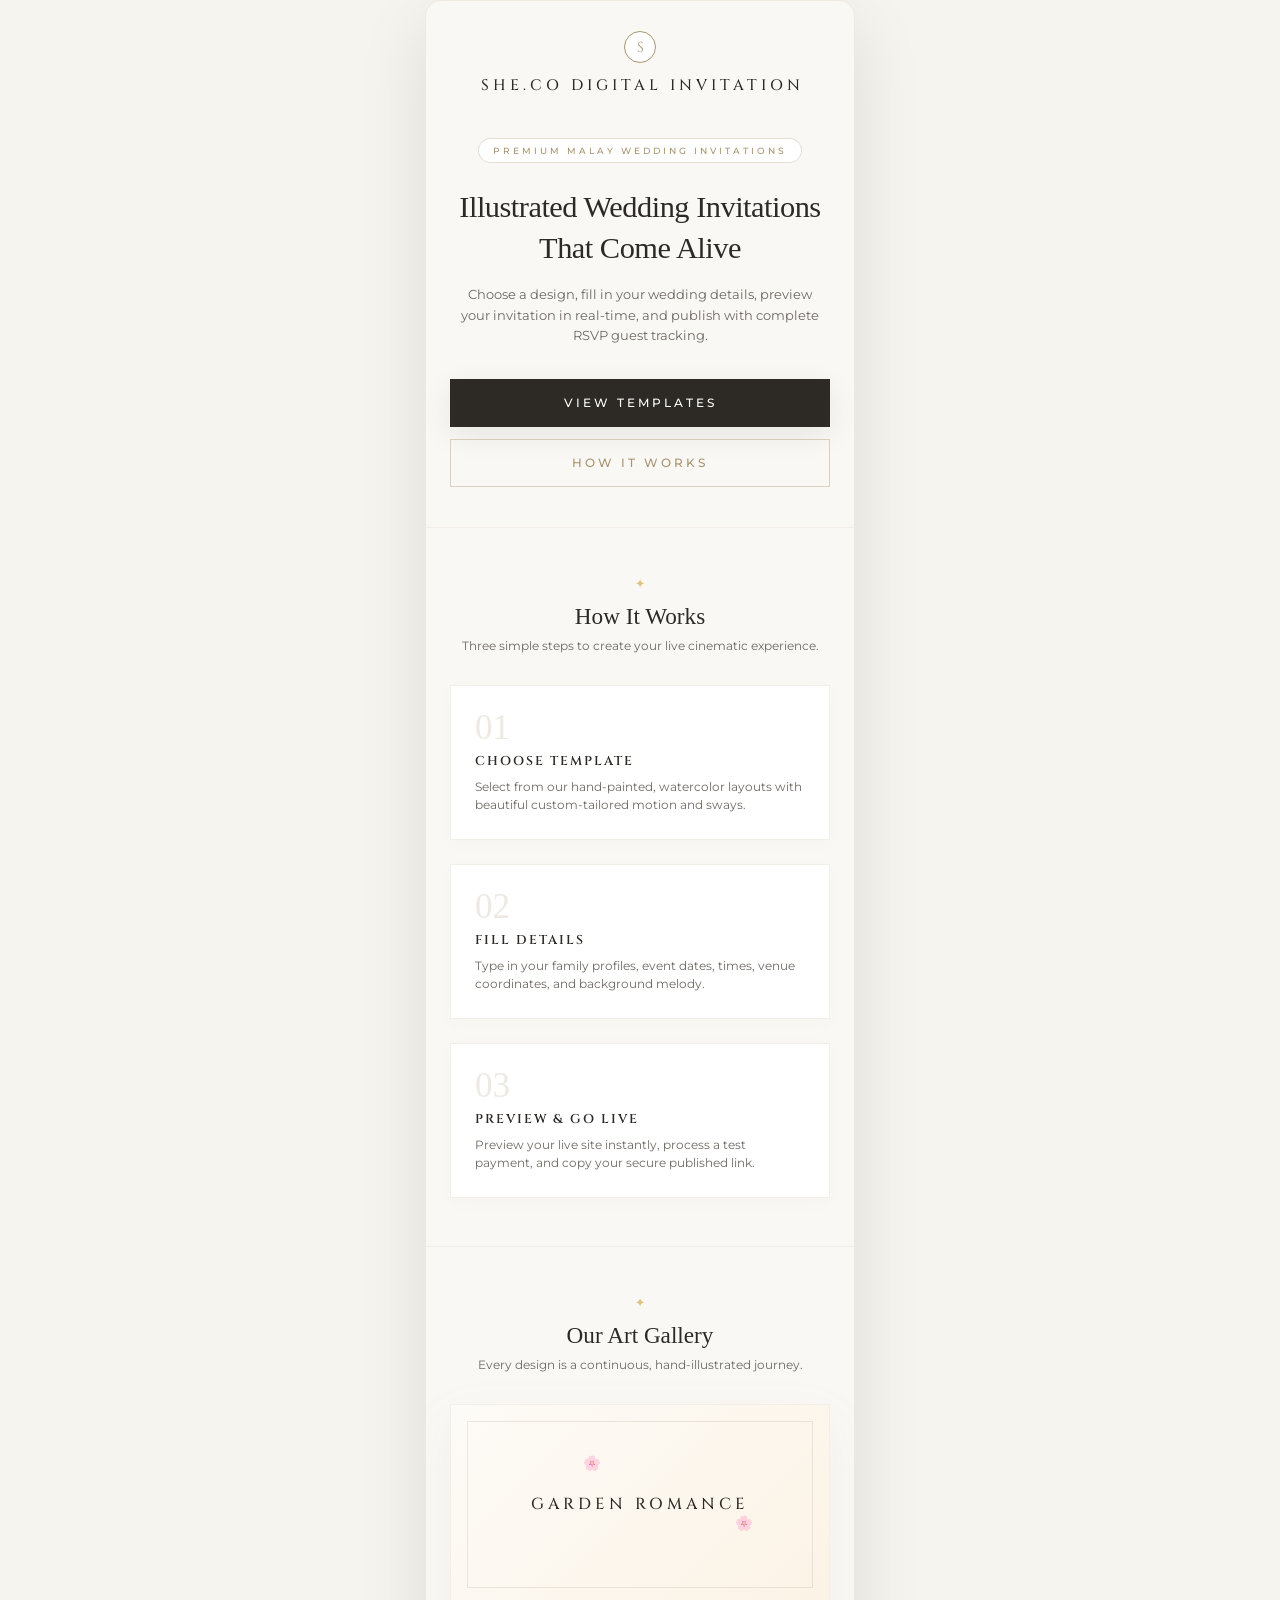
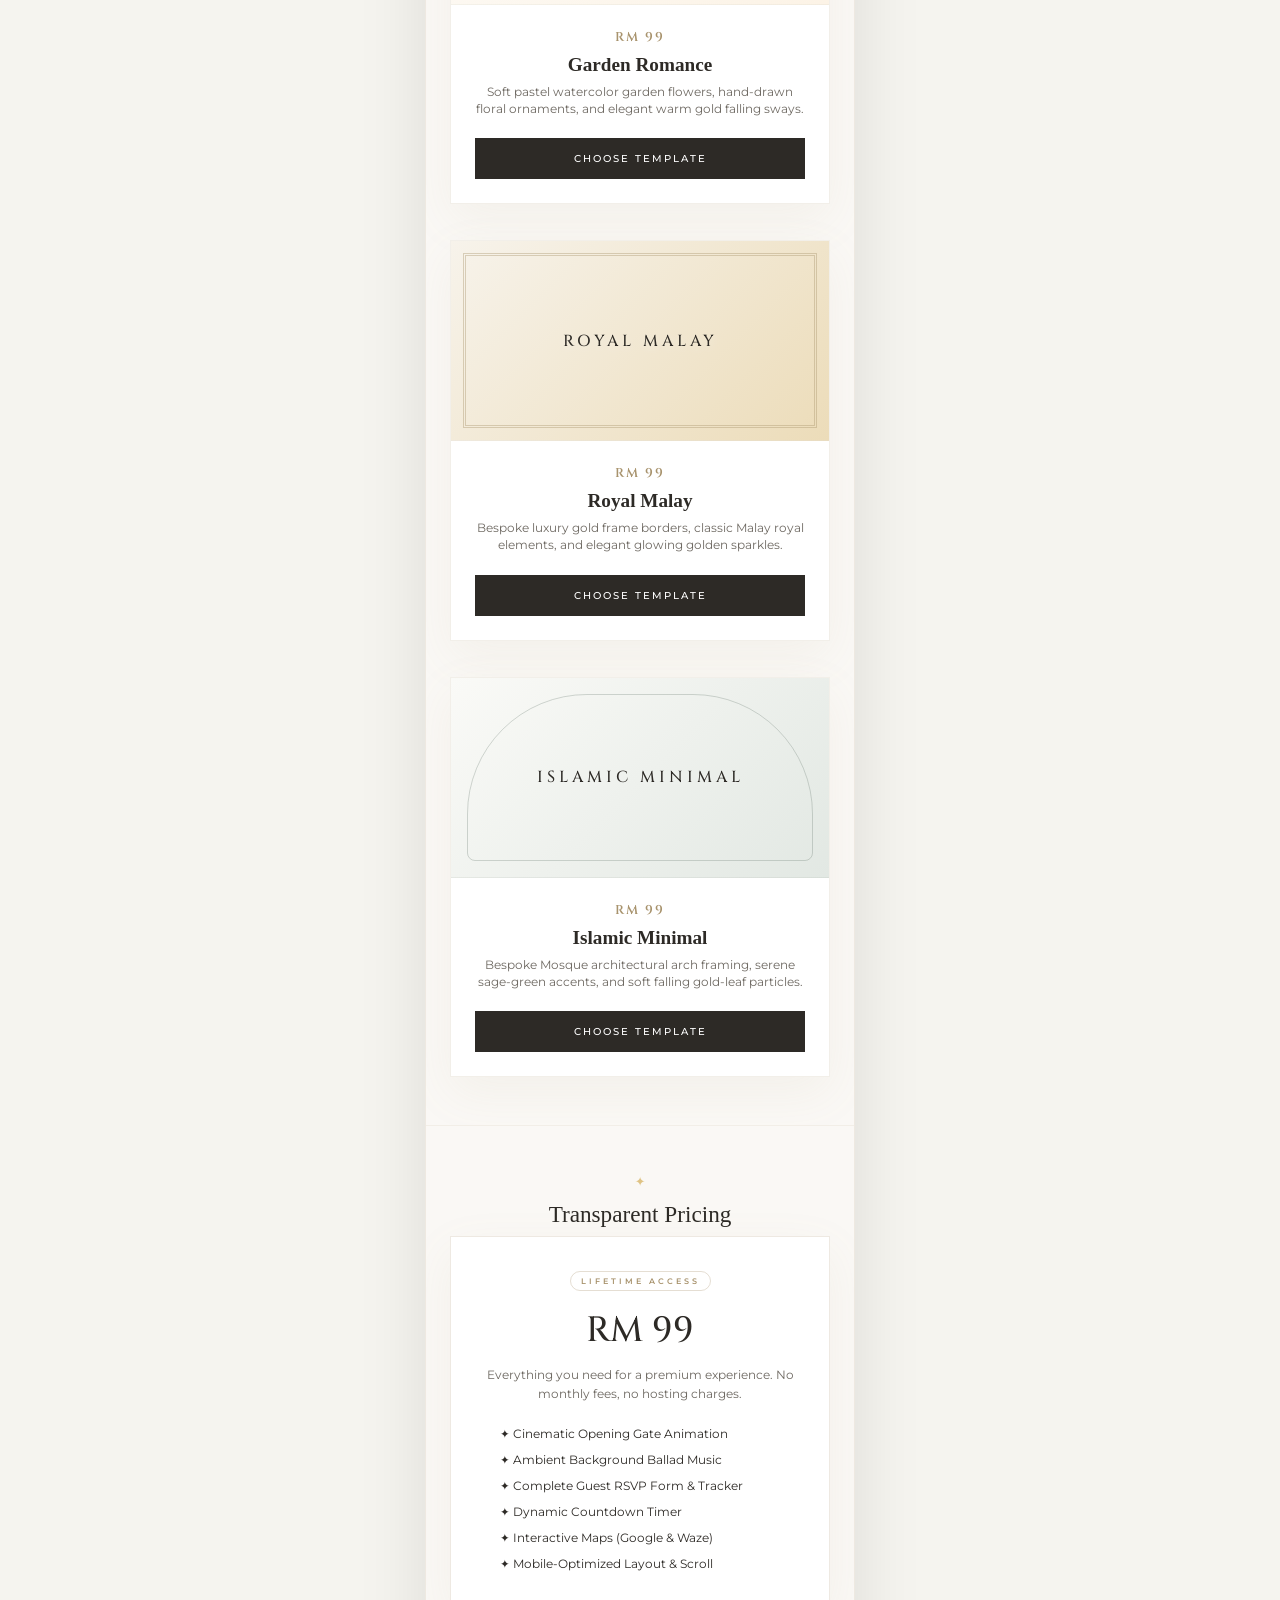
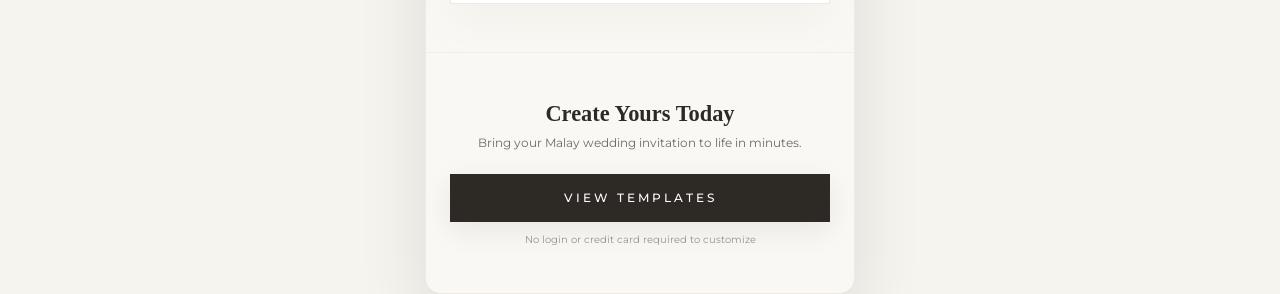
==== commit 264fe5a1: "feat: implement She.Co creator flow and router Add hash-based routing, preview mode banners, and int" ====
--- a/index.html
+++ b/index.html
@@ -23,8 +23,307 @@
     </button>
     <audio id="bg-music" loop src="https://assets.mixkit.co/music/preview/mixkit-beautiful-dream-acoustic-guitar-and-piano-131.mp3"></audio>
 
+    <!-- Sticky Preview Mode Top Banner -->
+    <div id="preview-sticky-banner" class="preview-sticky-banner hidden">
+      <div class="preview-banner-content">
+        <span class="preview-banner-text">✨ PREVIEW MODE | She.Co Sandbox</span>
+        <div class="preview-banner-actions">
+          <a href="#create" class="preview-banner-btn-secondary">Edit Details</a>
+          <a href="#payment" class="preview-banner-btn-primary">Publish — RM99</a>
+        </div>
+      </div>
+    </div>
+
+    <!-- Live Success Modal Overlay -->
+    <div id="live-success-banner" class="live-success-banner hidden">
+      <div class="live-success-box">
+        <span class="live-success-icon">✦</span>
+        <h3>Your Invitation is Live!</h3>
+        <p>Your illustrated wedding invitation has been successfully published to the web.</p>
+        <div class="live-link-copy-container">
+          <input type="text" id="live-share-link" value="https://sheco.me/invite/adam-hawa" readonly />
+          <button id="btn-copy-live-link">Copy</button>
+        </div>
+        <button id="btn-dismiss-success" class="live-success-dismiss">View Invitation</button>
+      </div>
+    </div>
+
+    <!-- Double Border Elegant Watermark for Preview Screen -->
+    <div id="preview-watermark" class="preview-watermark">PREVIEW ONLY</div>
+
+    <!-- Creator Flow Container (centered, same width as invitation for perfect visual consistency) -->
+    <div id="creator-container" class="creator-container hidden">
+      
+      <!-- 1. HOMEPAGE VIEW -->
+      <div id="view-home" class="creator-view hidden">
+        <!-- Luxury Brand Header -->
+        <header class="creator-header">
+          <div class="brand-monogram">S</div>
+          <span class="brand-logo">She.Co Digital Invitation</span>
+        </header>
+
+        <!-- Hero Section -->
+        <section class="home-hero">
+          <div class="home-badge">Premium Malay Wedding Invitations</div>
+          <h1 class="home-title">Illustrated Wedding Invitations That Come Alive</h1>
+          <p class="home-subtitle">Choose a design, fill in your wedding details, preview your invitation in real-time, and publish with complete RSVP guest tracking.</p>
+          
+          <div class="home-hero-actions">
+            <a href="#templates" class="home-btn-primary">View Templates</a>
+            <a href="#how-it-works" class="home-btn-secondary" id="scroll-to-how-it-works">How It Works</a>
+          </div>
+        </section>
+
+        <!-- How It Works Section -->
+        <section class="home-section" id="how-it-works-section">
+          <div class="section-divider">✦</div>
+          <h2 class="section-heading">How It Works</h2>
+          <p class="section-intro">Three simple steps to create your live cinematic experience.</p>
+          
+          <div class="steps-grid">
+            <div class="step-card">
+              <span class="step-num">01</span>
+              <h3>Choose Template</h3>
+              <p>Select from our hand-painted, watercolor layouts with beautiful custom-tailored motion and sways.</p>
+            </div>
+            <div class="step-card">
+              <span class="step-num">02</span>
+              <h3>Fill Details</h3>
+              <p>Type in your family profiles, event dates, times, venue coordinates, and background melody.</p>
+            </div>
+            <div class="step-card">
+              <span class="step-num">03</span>
+              <h3>Preview & Go Live</h3>
+              <p>Preview your live site instantly, process a test payment, and copy your secure published link.</p>
+            </div>
+          </div>
+        </section>
+
+        <!-- Template Gallery Section -->
+        <section class="home-section" id="templates-section">
+          <div class="section-divider">✦</div>
+          <h2 class="section-heading">Our Art Gallery</h2>
+          <p class="section-intro">Every design is a continuous, hand-illustrated journey.</p>
+          
+          <div class="templates-list">
+            <!-- Card 1: Garden Romance -->
+            <div class="template-card">
+              <div class="template-card-preview garden-preview">
+                <div class="template-floating-petal" style="top: 25%; left: 35%; animation-delay: 0s;">🌸</div>
+                <div class="template-floating-petal" style="top: 55%; left: 75%; animation-delay: 1.2s;">🌸</div>
+                <div class="template-preview-text">Garden Romance</div>
+              </div>
+              <div class="template-card-info">
+                <div class="template-price">RM 99</div>
+                <h3 class="template-name">Garden Romance</h3>
+                <p class="template-desc">Soft pastel watercolor garden flowers, hand-drawn floral ornaments, and elegant warm gold falling sways.</p>
+                <button class="choose-template-btn" data-template="garden">Choose Template</button>
+              </div>
+            </div>
+
+            <!-- Card 2: Royal Malay -->
+            <div class="template-card">
+              <div class="template-card-preview royal-preview">
+                <div class="template-shimmer-effect"></div>
+                <div class="template-preview-text">Royal Malay</div>
+              </div>
+              <div class="template-card-info">
+                <div class="template-price">RM 99</div>
+                <h3 class="template-name">Royal Malay</h3>
+                <p class="template-desc">Bespoke luxury gold frame borders, classic Malay royal elements, and elegant glowing golden sparkles.</p>
+                <button class="choose-template-btn" data-template="royal">Choose Template</button>
+              </div>
+            </div>
+
+            <!-- Card 3: Islamic Minimal -->
+            <div class="template-card">
+              <div class="template-card-preview islamic-preview">
+                <div class="template-arch-outline"></div>
+                <div class="template-preview-text">Islamic Minimal</div>
+              </div>
+              <div class="template-card-info">
+                <div class="template-price">RM 99</div>
+                <h3 class="template-name">Islamic Minimal</h3>
+                <p class="template-desc">Bespoke Mosque architectural arch framing, serene sage-green accents, and soft falling gold-leaf particles.</p>
+                <button class="choose-template-btn" data-template="islamic">Choose Template</button>
+              </div>
+            </div>
+          </div>
+        </section>
+
+        <!-- Pricing Preview Section -->
+        <section class="home-section pricing-section">
+          <div class="section-divider">✦</div>
+          <h2 class="section-heading">Transparent Pricing</h2>
+          <div class="pricing-card">
+            <span class="pricing-badge">LIFETIME ACCESS</span>
+            <div class="pricing-value">RM 99</div>
+            <p class="pricing-desc">Everything you need for a premium experience. No monthly fees, no hosting charges.</p>
+            <ul class="pricing-features">
+              <li>✦ Cinematic Opening Gate Animation</li>
+              <li>✦ Ambient Background Ballad Music</li>
+              <li>✦ Complete Guest RSVP Form &amp; Tracker</li>
+              <li>✦ Dynamic Countdown Timer</li>
+              <li>✦ Interactive Maps (Google &amp; Waze)</li>
+              <li>✦ Mobile-Optimized Layout &amp; Scroll</li>
+            </ul>
+          </div>
+        </section>
+
+        <!-- CTA Section -->
+        <section class="home-section cta-section">
+          <h2 class="cta-heading">Create Yours Today</h2>
+          <p class="cta-text">Bring your Malay wedding invitation to life in minutes.</p>
+          <a href="#templates" class="home-btn-primary full-width">View Templates</a>
+          <p class="cta-fineprint">No login or credit card required to customize</p>
+        </section>
+      </div>
+
+      <!-- 2. WEDDING DETAILS FORM VIEW -->
+      <div id="view-create" class="creator-view hidden">
+        <div class="form-back-nav">
+          <a href="#home" class="btn-back-link">← Back to Home</a>
+        </div>
+        
+        <div class="creator-form-header">
+          <span class="form-step-indicator">Step 2 of 3</span>
+          <h2>Enter Wedding Details</h2>
+          <p>Please provide your wedding details. Our system will instantly generate your interactive invitation.</p>
+        </div>
+
+        <form id="creator-form" class="creator-details-form" onsubmit="return false;">
+          <div class="form-section-title">💍 The Happy Couple</div>
+          <div class="form-grid">
+            <div class="form-field">
+              <label for="form-groom">Groom's First Name</label>
+              <input type="text" id="form-groom" required placeholder="e.g. Adam" value="Adam" />
+            </div>
+            <div class="form-field">
+              <label for="form-bride">Bride's First Name</label>
+              <input type="text" id="form-bride" required placeholder="e.g. Hawa" value="Hawa" />
+            </div>
+          </div>
+
+          <div class="form-field">
+            <label for="form-event-type">Event Title Heading</label>
+            <input type="text" id="form-event-type" required placeholder="e.g. Walimatul Urus" value="Walimatul Urus" />
+            <span class="field-hint">Displayed beautifully as the main title header</span>
+          </div>
+
+          <div class="form-section-title">📅 Date &amp; Time</div>
+          <div class="form-field">
+            <label for="form-date">Wedding Date</label>
+            <input type="text" id="form-date" required placeholder="e.g. Saturday, 29 June 2026" value="Saturday, 29 June 2026" />
+          </div>
+
+          <div class="form-field">
+            <label for="form-time">Wedding Time Range</label>
+            <input type="text" id="form-time" required placeholder="e.g. 11:00 AM — 4:00 PM" value="11:00 AM — 4:00 PM" />
+          </div>
+
+          <div class="form-section-title">📍 Celebration Venue</div>
+          <div class="form-field">
+            <label for="form-venue-name">Venue Name</label>
+            <input type="text" id="form-venue-name" required placeholder="e.g. Glasshouse at Seputeh" value="Glasshouse at Seputeh" />
+          </div>
+
+          <div class="form-field">
+            <label for="form-venue-address">Full Address</label>
+            <textarea id="form-venue-address" rows="3" required placeholder="Enter complete venue address...">Lorong Seputeh, Seputeh, 58000 Kuala Lumpur, Wilayah Persekutuan Kuala Lumpur</textarea>
+          </div>
+
+          <div class="form-grid">
+            <div class="form-field">
+              <label for="form-gmaps">Google Maps URL</label>
+              <input type="url" id="form-gmaps" required placeholder="Google Maps Link" value="https://maps.google.com" />
+            </div>
+            <div class="form-field">
+              <label for="form-waze">Waze URL</label>
+              <input type="url" id="form-waze" required placeholder="Waze Link" value="https://waze.com" />
+            </div>
+          </div>
+
+          <div class="form-section-title">💬 Contact &amp; Ambiance</div>
+          <div class="form-field">
+            <label for="form-phone">Primary Contact Phone</label>
+            <input type="text" id="form-phone" required placeholder="e.g. 012-3456789" value="012-3456789" />
+          </div>
+
+          <div class="form-field">
+            <label for="form-music">Background Music Ballad (MP3 URL)</label>
+            <input type="url" id="form-music" placeholder="Optional customized MP3 link" value="https://assets.mixkit.co/music/preview/mixkit-beautiful-dream-acoustic-guitar-and-piano-131.mp3" />
+            <span class="field-hint">Leave default for our curated acoustic wedding guitar &amp; piano ballad</span>
+          </div>
+
+          <button type="submit" class="form-submit-btn">Preview Your Invitation</button>
+        </form>
+      </div>
+
+      <!-- 3. MOCK PAYMENT VIEW -->
+      <div id="view-payment" class="creator-view hidden">
+        <div class="form-back-nav">
+          <a href="#create" class="btn-back-link">← Back to Details</a>
+        </div>
+
+        <div class="payment-header">
+          <div class="brand-monogram">S</div>
+          <h2>Secure Checkout</h2>
+          <p>Host your premium digital wedding invitation. Ready instantly with RSVP tracking.</p>
+        </div>
+
+        <div class="payment-summary">
+          <div class="summary-row">
+            <span>Premium Invitation Lifetime Hosting License</span>
+            <span class="font-bold">RM 99</span>
+          </div>
+          <div class="summary-row text-xs text-gray-muted">
+            <span>Selected Design Theme, Custom Music, RSVP Exports</span>
+            <span>Free</span>
+          </div>
+          <div class="summary-row total-row">
+            <span>Total to Pay</span>
+            <span>RM 99</span>
+          </div>
+        </div>
+
+        <!-- Simulated Credit Card Form -->
+        <div class="mock-card-form">
+          <h3 class="card-form-title">Payment Details</h3>
+          
+          <div class="form-field">
+            <label>Cardholder Name</label>
+            <input type="text" value="Saisyah Zainal" disabled class="disabled-input" />
+          </div>
+
+          <div class="form-field">
+            <label>Card Number</label>
+            <input type="text" value="•••• •••• •••• 4444" disabled class="disabled-input" />
+          </div>
+
+          <div class="form-grid">
+            <div class="form-field">
+              <label>Expiry Date</label>
+              <input type="text" value="12 / 30" disabled class="disabled-input" />
+            </div>
+            <div class="form-field">
+              <label>CVV</label>
+              <input type="text" value="•••" disabled class="disabled-input" />
+            </div>
+          </div>
+
+          <button id="btn-complete-payment" class="payment-btn">Simulate Successful Payment</button>
+          
+          <div class="payment-trust-badge">
+            🔒 Test sandbox environment. No real funds will be charged.
+          </div>
+        </div>
+      </div>
+    </div>
+
     <!-- Main App Container Centered on Desktop (Max-width 430px mobile frame) -->
     <main id="invitation-container" class="invitation-container scroll-locked">
+      <!-- Luxury background/decor template elements injected based on selected theme -->
+      <div class="template-decoration-overlay"></div>
       
       <!-- 1. CLOSED COVER / GATE FOLD SPLIT GATE OVERLAY -->
       <section id="invitation-gate" class="invitation-gate">
@@ -39,7 +338,7 @@
         <div class="gate-center-content">
           <div class="gate-monogram-container">
             <span class="gate-monogram-subtitle">The Union of</span>
-            <div class="gate-monogram-title">A & H</div>
+            <div class="gate-monogram-title" id="gate-monogram-title">A & H</div>
             <div class="gate-monogram-divider"></div>
           </div>
           <button id="open-btn" class="open-btn" aria-label="Open Invitation">
@@ -98,7 +397,7 @@
                 <div class="profile-img-frame">
                   <img src="https://picsum.photos/seed/groom/300/400" alt="Adam" class="profile-avatar" referrerpolicy="no-referrer" />
                 </div>
-                <h3 class="profile-name">Adam</h3>
+                <h3 class="profile-name" id="profile-groom-name">Adam</h3>
                 <p class="profile-desc">Son of Ahmad bin Sulaiman <br>&amp; Aminah binti Kassim</p>
               </div>
               
@@ -109,7 +408,7 @@
                 <div class="profile-img-frame">
                   <img src="https://picsum.photos/seed/bride/300/400" alt="Hawa" class="profile-avatar" referrerpolicy="no-referrer" />
                 </div>
-                <h3 class="profile-name">Hawa</h3>
+                <h3 class="profile-name" id="profile-bride-name">Hawa</h3>
                 <p class="profile-desc">Daughter of Zainal bin Rashid <br>&amp; Fatimah binti Yahya</p>
               </div>
             </div>
@@ -172,8 +471,8 @@
               <div class="detail-card">
                 <div class="detail-icon">📅</div>
                 <h4>Date &amp; Time</h4>
-                <p class="detail-highlight">Saturday, 29 June 2026</p>
-                <p>11:00 AM — 4:00 PM</p>
+                <p class="detail-highlight" id="detail-date">Saturday, 29 June 2026</p>
+                <p id="detail-time">11:00 AM — 4:00 PM</p>
                 <p class="detail-highlight-sub">Sanding Event: 1:00 PM</p>
               </div>
 
@@ -193,8 +492,8 @@
             <div class="section-ornament">✦</div>
             <h2 class="section-title">The Venue</h2>
             <p class="venue-badge">Grand Ballroom</p>
-            <h3 class="venue-highlight-name">Glasshouse at Seputeh</h3>
-            <p class="venue-address-full">Lorong Seputeh, Seputeh, 58000 Kuala Lumpur, Wilayah Persekutuan Kuala Lumpur</p>
+            <h3 class="venue-highlight-name" id="venue-name">Glasshouse at Seputeh</h3>
+            <p class="venue-address-full" id="venue-address">Lorong Seputeh, Seputeh, 58000 Kuala Lumpur, Wilayah Persekutuan Kuala Lumpur</p>
             
             <!-- Large Maps Area (Fills Mobile Frame Width Elegantly) -->
             <div class="large-map-container">
@@ -207,16 +506,16 @@
                 <circle cx="138" cy="100" r="10" fill="#a8936d" />
                 <circle cx="138" cy="100" r="4" fill="#ffffff" />
                 <rect x="160" y="80" width="160" height="40" rx="0" fill="#ffffff" stroke="#a8936d" stroke-width="1" />
-                <text x="240" y="104" font-family="Montserrat" font-size="10" fill="#2d2a26" text-anchor="middle" font-weight="bold" letter-spacing="1.5">GLASSHOUSE SEPUTEH</text>
+                <text id="svg-venue-name" x="240" y="104" font-family="Montserrat" font-size="10" fill="#2d2a26" text-anchor="middle" font-weight="bold" letter-spacing="1.5">GLASSHOUSE SEPUTEH</text>
               </svg>
             </div>
 
             <!-- Elegant Luxury Directional Buttons -->
             <div class="luxury-map-links">
-              <a href="https://maps.google.com" target="_blank" rel="noopener noreferrer" class="lux-map-btn">
+              <a href="https://maps.google.com" target="_blank" rel="noopener noreferrer" class="lux-map-btn" id="btn-google-maps">
                 <span>Google Maps</span>
               </a>
-              <a href="https://waze.com" target="_blank" rel="noopener noreferrer" class="lux-map-btn">
+              <a href="https://waze.com" target="_blank" rel="noopener noreferrer" class="lux-map-btn" id="btn-waze">
                 <span>Waze</span>
               </a>
             </div>
@@ -296,9 +595,9 @@
           <img src="assets/overlay.png" alt="Wedding Floral Overlay" class="section-overlay-img" referrerpolicy="no-referrer" />
           <div class="section-content-wrapper">
             <div class="thank-you-content">
-              <div class="thank-you-monogram">A & H</div>
+              <div class="thank-you-monogram" id="thank-you-monogram">A & H</div>
               <p class="thank-you-message">Thank you for being part of our story.</p>
-              <span class="thank-you-date">29 . 06 . 2026</span>
+              <span class="thank-you-date" id="thank-you-date">29 . 06 . 2026</span>
             </div>
           </div>
         </section>
--- a/style.css
+++ b/style.css
@@ -1075,9 +1075,9 @@
 
 /* 5. LUXURY FLOATING ACCESS PILLS */
 .luxury-floating-rsvp-btn {
-  position: absolute;
+  position: fixed;
   bottom: 24px;
-  right: 24px;
+  left: calc(50% + 215px - 100px); /* Centers relative to the 430px wide frame on desktop */
   background-color: rgba(19, 18, 17, 0.85);
   backdrop-filter: blur(6px);
   -webkit-backdrop-filter: blur(6px);
@@ -1090,7 +1090,7 @@
   gap: 4px;
   box-shadow: var(--shadow-floating);
   cursor: pointer;
-  z-index: 40;
+  z-index: 95; /* Floats above content on the same plane as the music button */
   opacity: 0;
   pointer-events: none;
   transform: translateY(10px);
@@ -1596,7 +1596,7 @@
 .music-toggle-btn {
   position: fixed;
   top: 24px;
-  right: 24px;
+  left: calc(50% + 215px - 54px); /* Pinned to top-right corner of the centered 430px wide container on desktop */
   z-index: 95; /* Above content, below modal backdrop */
   width: 42px;
   height: 42px;
@@ -1655,3 +1655,1145 @@
   from { transform: rotate(0deg); }
   to { transform: rotate(360deg); }
 }
+
+/* ==========================================================================
+   SHE.CO DIGITAL INVITATION BRAND HOMEPAGE & CREATOR FLOW STYLES
+   ========================================================================== */
+
+/* Unified Creator Mobile-First Frame */
+.creator-container {
+  width: 100%;
+  max-width: 430px;
+  background-color: var(--color-cream);
+  min-height: 100vh;
+  min-height: 100dvh;
+  box-shadow: 0 25px 70px rgba(19, 18, 17, 0.1);
+  margin: 0 auto;
+  border-radius: 16px;
+  overflow-x: hidden;
+  position: relative;
+  border: 1px solid rgba(168, 147, 109, 0.15);
+  display: flex;
+  flex-direction: column;
+}
+
+.creator-view {
+  display: flex;
+  flex-direction: column;
+  width: 100%;
+  animation: view-fade-in 0.8s cubic-bezier(0.16, 1, 0.3, 1) forwards;
+}
+
+@keyframes view-fade-in {
+  from { opacity: 0; transform: translateY(10px); }
+  to { opacity: 1; transform: translateY(0); }
+}
+
+/* Luxury Brand Header */
+.creator-header {
+  padding: 30px 24px 10px;
+  display: flex;
+  flex-direction: column;
+  align-items: center;
+  gap: 12px;
+}
+
+.brand-monogram {
+  width: 32px;
+  height: 32px;
+  border-radius: 50%;
+  border: 1px solid var(--color-gold-dark);
+  color: var(--color-gold-dark);
+  display: flex;
+  align-items: center;
+  justify-content: center;
+  font-family: var(--font-display);
+  font-size: 0.9rem;
+  font-weight: 400;
+  letter-spacing: 0;
+  background-color: var(--color-white);
+}
+
+.brand-logo {
+  font-family: var(--font-display);
+  font-size: 0.95rem;
+  font-weight: 500;
+  letter-spacing: 4px;
+  text-transform: uppercase;
+  color: var(--color-charcoal);
+  text-indent: 4px;
+}
+
+/* Hero Section */
+.home-hero {
+  padding: 32px 24px 40px;
+  text-align: center;
+  display: flex;
+  flex-direction: column;
+  align-items: center;
+}
+
+.home-badge {
+  font-family: var(--font-sans);
+  font-size: 0.58rem;
+  font-weight: 500;
+  letter-spacing: 3px;
+  text-transform: uppercase;
+  color: var(--color-gold-dark);
+  border: 1px solid rgba(168, 147, 109, 0.3);
+  padding: 6px 14px;
+  border-radius: 20px;
+  margin-bottom: 24px;
+  display: inline-block;
+  background-color: var(--color-white);
+}
+
+.home-title {
+  font-family: var(--font-serif);
+  font-size: 1.9rem;
+  font-weight: 400;
+  line-height: 1.35;
+  color: var(--color-charcoal);
+  margin-bottom: 16px;
+  letter-spacing: -0.5px;
+}
+
+.home-subtitle {
+  font-family: var(--font-sans);
+  font-size: 0.8rem;
+  line-height: 1.6;
+  color: var(--color-gray-dark);
+  margin-bottom: 32px;
+  padding: 0 10px;
+}
+
+.home-hero-actions {
+  display: flex;
+  flex-direction: column;
+  gap: 12px;
+  width: 100%;
+}
+
+.home-btn-primary {
+  background-color: var(--color-charcoal);
+  color: var(--color-white);
+  border: 1px solid var(--color-charcoal);
+  padding: 16px 28px;
+  font-family: var(--font-sans);
+  font-size: 0.72rem;
+  font-weight: 500;
+  letter-spacing: 3px;
+  text-transform: uppercase;
+  text-decoration: none;
+  transition: var(--transition-smooth);
+  box-shadow: var(--shadow-floating);
+  display: inline-block;
+  text-align: center;
+}
+
+.home-btn-primary:hover {
+  background-color: var(--color-gold-dark);
+  border-color: var(--color-gold-dark);
+}
+
+.home-btn-secondary {
+  background-color: transparent;
+  color: var(--color-gold-dark);
+  border: 1px solid rgba(168, 147, 109, 0.4);
+  padding: 16px 28px;
+  font-family: var(--font-sans);
+  font-size: 0.72rem;
+  font-weight: 500;
+  letter-spacing: 3px;
+  text-transform: uppercase;
+  text-decoration: none;
+  transition: var(--transition-smooth);
+  display: inline-block;
+  text-align: center;
+}
+
+.home-btn-secondary:hover {
+  background-color: rgba(168, 147, 109, 0.05);
+}
+
+.full-width {
+  width: 100%;
+  display: block;
+}
+
+/* Home Padded Sections */
+.home-section {
+  padding: 48px 24px;
+  border-top: 1px solid rgba(168, 147, 109, 0.1);
+  background-color: var(--color-cream);
+}
+
+.section-divider {
+  color: var(--color-gold-light);
+  font-size: 0.8rem;
+  margin-bottom: 12px;
+  text-align: center;
+}
+
+.section-heading {
+  font-family: var(--font-serif);
+  font-size: 1.45rem;
+  font-weight: 400;
+  color: var(--color-charcoal);
+  text-align: center;
+  margin-bottom: 8px;
+}
+
+.section-intro {
+  font-family: var(--font-sans);
+  font-size: 0.75rem;
+  color: var(--color-gray-dark);
+  text-align: center;
+  margin-bottom: 32px;
+}
+
+/* How It Works Steps Grid */
+.steps-grid {
+  display: flex;
+  flex-direction: column;
+  gap: 24px;
+}
+
+.step-card {
+  background: var(--color-white);
+  padding: 24px;
+  border: 1px solid rgba(168, 147, 109, 0.15);
+  box-shadow: var(--shadow-ambient);
+  position: relative;
+}
+
+.step-num {
+  font-family: var(--font-serif);
+  font-size: 2.2rem;
+  font-weight: 300;
+  color: rgba(168, 147, 109, 0.2);
+  line-height: 1;
+  display: block;
+  margin-bottom: 8px;
+}
+
+.step-card h3 {
+  font-family: var(--font-display);
+  font-size: 0.8rem;
+  font-weight: 600;
+  letter-spacing: 2px;
+  text-transform: uppercase;
+  color: var(--color-charcoal);
+  margin-bottom: 8px;
+}
+
+.step-card p {
+  font-family: var(--font-sans);
+  font-size: 0.72rem;
+  line-height: 1.6;
+  color: var(--color-gray-dark);
+}
+
+/* Template Cards List */
+.templates-list {
+  display: flex;
+  flex-direction: column;
+  gap: 36px;
+}
+
+.template-card {
+  background-color: var(--color-white);
+  border: 1px solid rgba(168, 147, 109, 0.15);
+  box-shadow: var(--shadow-luxury);
+  overflow: hidden;
+}
+
+.template-card-preview {
+  height: 200px;
+  position: relative;
+  display: flex;
+  align-items: center;
+  justify-content: center;
+  overflow: hidden;
+  background-color: var(--color-cream-dark);
+}
+
+/* Card Previews Art Illustrations */
+.garden-preview {
+  background: linear-gradient(135deg, #fdfbf7 0%, #fcf3e6 100%);
+  border-bottom: 1px solid rgba(168, 147, 109, 0.1);
+}
+
+.garden-preview::before {
+  content: '';
+  position: absolute;
+  inset: 16px;
+  border: 1px solid rgba(140, 114, 81, 0.15);
+  pointer-events: none;
+}
+
+.template-floating-petal {
+  position: absolute;
+  font-size: 0.9rem;
+  opacity: 0.6;
+  animation: petal-sway 3s ease-in-out infinite alternate;
+}
+
+@keyframes petal-sway {
+  from { transform: translateY(0) rotate(0deg); }
+  to { transform: translateY(8px) rotate(15deg); }
+}
+
+.royal-preview {
+  background: linear-gradient(135deg, #f7f3eb 0%, #ecdcb9 100%);
+  border-bottom: 1px solid rgba(168, 147, 109, 0.1);
+}
+
+.royal-preview::before {
+  content: '';
+  position: absolute;
+  inset: 12px;
+  border: 3px double rgba(168, 147, 109, 0.4);
+  pointer-events: none;
+}
+
+.template-shimmer-effect {
+  position: absolute;
+  top: 0;
+  left: -100%;
+  width: 50%;
+  height: 100%;
+  background: linear-gradient(90deg, transparent, rgba(255,255,255,0.4), transparent);
+  animation: shimmer 4s infinite linear;
+}
+
+@keyframes shimmer {
+  0% { left: -100%; }
+  40% { left: 200%; }
+  100% { left: 200%; }
+}
+
+.islamic-preview {
+  background: linear-gradient(135deg, #fafaf7 0%, #e2e8e3 100%);
+  border-bottom: 1px solid rgba(110, 125, 115, 0.15);
+}
+
+.template-arch-outline {
+  position: absolute;
+  inset: 16px;
+  border: 1px solid rgba(110, 125, 115, 0.3);
+  border-radius: 120px 120px 8px 8px;
+  pointer-events: none;
+}
+
+.template-preview-text {
+  font-family: var(--font-display);
+  font-size: 1rem;
+  font-weight: 500;
+  letter-spacing: 4px;
+  text-transform: uppercase;
+  color: var(--color-charcoal);
+  z-index: 2;
+  text-shadow: 0 2px 10px rgba(255, 255, 255, 0.5);
+}
+
+.template-card-info {
+  padding: 24px;
+  text-align: center;
+}
+
+.template-price {
+  font-family: var(--font-display);
+  font-size: 0.8rem;
+  font-weight: 600;
+  color: var(--color-gold-dark);
+  letter-spacing: 2px;
+  margin-bottom: 8px;
+}
+
+.template-name {
+  font-family: var(--font-serif);
+  font-size: 1.2rem;
+  color: var(--color-charcoal);
+  margin-bottom: 8px;
+}
+
+.template-desc {
+  font-family: var(--font-sans);
+  font-size: 0.72rem;
+  line-height: 1.5;
+  color: var(--color-gray-dark);
+  margin-bottom: 20px;
+}
+
+.choose-template-btn {
+  background-color: var(--color-charcoal);
+  color: var(--color-white);
+  border: none;
+  width: 100%;
+  padding: 14px;
+  font-family: var(--font-sans);
+  font-size: 0.65rem;
+  font-weight: 500;
+  letter-spacing: 2px;
+  text-transform: uppercase;
+  cursor: pointer;
+  transition: var(--transition-smooth);
+}
+
+.choose-template-btn:hover {
+  background-color: var(--color-gold-dark);
+}
+
+/* Pricing Section Card */
+.pricing-card {
+  background: var(--color-white);
+  border: 1px solid rgba(168, 147, 109, 0.2);
+  padding: 32px 24px;
+  text-align: center;
+  box-shadow: var(--shadow-luxury);
+}
+
+.pricing-badge {
+  font-family: var(--font-sans);
+  font-size: 0.52rem;
+  font-weight: 600;
+  letter-spacing: 3px;
+  color: var(--color-gold-dark);
+  border: 1px solid rgba(168, 147, 109, 0.3);
+  padding: 4px 10px;
+  border-radius: 12px;
+  display: inline-block;
+  margin-bottom: 16px;
+}
+
+.pricing-value {
+  font-family: var(--font-display);
+  font-size: 2.2rem;
+  font-weight: 500;
+  color: var(--color-charcoal);
+  margin-bottom: 12px;
+}
+
+.pricing-desc {
+  font-family: var(--font-sans);
+  font-size: 0.72rem;
+  line-height: 1.6;
+  color: var(--color-gray-dark);
+  margin-bottom: 24px;
+}
+
+.pricing-features {
+  text-align: left;
+  display: flex;
+  flex-direction: column;
+  gap: 12px;
+  margin: 0 auto;
+  max-width: 280px;
+}
+
+.pricing-features li {
+  font-family: var(--font-sans);
+  font-size: 0.72rem;
+  color: var(--color-charcoal);
+  display: flex;
+  align-items: center;
+  gap: 10px;
+}
+
+/* CTA Footer section */
+.cta-section {
+  text-align: center;
+}
+
+.cta-heading {
+  font-family: var(--font-serif);
+  font-size: 1.4rem;
+  color: var(--color-charcoal);
+  margin-bottom: 8px;
+}
+
+.cta-text {
+  font-family: var(--font-sans);
+  font-size: 0.75rem;
+  color: var(--color-gray-dark);
+  margin-bottom: 24px;
+}
+
+.cta-fineprint {
+  font-family: var(--font-sans);
+  font-size: 0.6rem;
+  color: var(--color-gray-dark);
+  margin-top: 12px;
+  opacity: 0.7;
+}
+
+/* WEDDING DETAILS FORM VIEW */
+.form-back-nav {
+  padding: 24px 24px 12px;
+}
+
+.btn-back-link {
+  font-family: var(--font-sans);
+  font-size: 0.68rem;
+  font-weight: 500;
+  letter-spacing: 1px;
+  color: var(--color-gold-dark);
+  text-decoration: none;
+  transition: var(--transition-quick);
+}
+
+.btn-back-link:hover {
+  color: var(--color-charcoal);
+}
+
+.creator-form-header {
+  padding: 12px 24px;
+}
+
+.form-step-indicator {
+  font-family: var(--font-sans);
+  font-size: 0.58rem;
+  font-weight: 500;
+  letter-spacing: 2px;
+  text-transform: uppercase;
+  color: var(--color-gold-dark);
+  display: block;
+  margin-bottom: 8px;
+}
+
+.creator-form-header h2 {
+  font-family: var(--font-serif);
+  font-size: 1.6rem;
+  font-weight: 400;
+  color: var(--color-charcoal);
+  margin-bottom: 8px;
+}
+
+.creator-form-header p {
+  font-family: var(--font-sans);
+  font-size: 0.75rem;
+  line-height: 1.5;
+  color: var(--color-gray-dark);
+}
+
+.creator-details-form {
+  padding: 16px 24px 48px;
+  display: flex;
+  flex-direction: column;
+  gap: 20px;
+}
+
+.form-section-title {
+  font-family: var(--font-display);
+  font-size: 0.72rem;
+  font-weight: 600;
+  letter-spacing: 2px;
+  text-transform: uppercase;
+  color: var(--color-gold-dark);
+  border-bottom: 1px solid rgba(168, 147, 109, 0.15);
+  padding-bottom: 6px;
+  margin-top: 16px;
+}
+
+.form-grid {
+  display: grid;
+  grid-template-columns: 1fr 1fr;
+  gap: 16px;
+}
+
+.form-field {
+  display: flex;
+  flex-direction: column;
+  gap: 6px;
+}
+
+.form-field label {
+  font-family: var(--font-sans);
+  font-size: 0.65rem;
+  font-weight: 600;
+  letter-spacing: 1px;
+  text-transform: uppercase;
+  color: var(--color-charcoal);
+}
+
+.form-field input,
+.form-field textarea {
+  background-color: var(--color-white);
+  border: 1px solid rgba(168, 147, 109, 0.25);
+  padding: 12px 14px;
+  font-family: var(--font-sans);
+  font-size: 0.78rem;
+  color: var(--color-charcoal);
+  border-radius: 4px;
+  transition: var(--transition-quick);
+  width: 100%;
+}
+
+.form-field input:focus,
+.form-field textarea:focus {
+  outline: none;
+  border-color: var(--color-gold-dark);
+  box-shadow: 0 0 0 3px rgba(168, 147, 109, 0.08);
+}
+
+.field-hint {
+  font-family: var(--font-sans);
+  font-size: 0.6rem;
+  color: var(--color-gray-dark);
+  opacity: 0.8;
+}
+
+.form-submit-btn {
+  background-color: var(--color-charcoal);
+  color: var(--color-white);
+  border: none;
+  padding: 16px;
+  font-family: var(--font-sans);
+  font-size: 0.72rem;
+  font-weight: 500;
+  letter-spacing: 3px;
+  text-transform: uppercase;
+  cursor: pointer;
+  box-shadow: var(--shadow-floating);
+  transition: var(--transition-smooth);
+  margin-top: 16px;
+}
+
+.form-submit-btn:hover {
+  background-color: var(--color-gold-dark);
+}
+
+/* CHECKOUT / MOCK PAYMENT VIEW */
+.payment-header {
+  padding: 32px 24px 16px;
+  text-align: center;
+  display: flex;
+  flex-direction: column;
+  align-items: center;
+  gap: 12px;
+}
+
+.payment-header h2 {
+  font-family: var(--font-serif);
+  font-size: 1.5rem;
+  color: var(--color-charcoal);
+}
+
+.payment-header p {
+  font-family: var(--font-sans);
+  font-size: 0.75rem;
+  color: var(--color-gray-dark);
+}
+
+.payment-summary {
+  margin: 12px 24px 24px;
+  background-color: var(--color-white);
+  border: 1px solid rgba(168, 147, 109, 0.15);
+  padding: 20px;
+  display: flex;
+  flex-direction: column;
+  gap: 14px;
+}
+
+.summary-row {
+  display: flex;
+  justify-content: space-between;
+  font-family: var(--font-sans);
+  font-size: 0.72rem;
+  color: var(--color-charcoal);
+}
+
+.text-gray-muted {
+  color: var(--color-gray-dark);
+  opacity: 0.8;
+}
+
+.total-row {
+  border-top: 1px solid rgba(168, 147, 109, 0.15);
+  padding-top: 14px;
+  font-family: var(--font-display);
+  font-size: 0.88rem;
+  font-weight: 600;
+  color: var(--color-gold-dark);
+}
+
+.mock-card-form {
+  background-color: var(--color-white);
+  border-top: 1px solid rgba(168, 147, 109, 0.15);
+  padding: 28px 24px 48px;
+  display: flex;
+  flex-direction: column;
+  gap: 18px;
+}
+
+.card-form-title {
+  font-family: var(--font-display);
+  font-size: 0.75rem;
+  font-weight: 600;
+  letter-spacing: 2px;
+  text-transform: uppercase;
+  color: var(--color-charcoal);
+}
+
+.disabled-input {
+  background-color: var(--color-cream-dark) !important;
+  color: var(--color-gray-dark) !important;
+  cursor: not-allowed;
+  opacity: 0.7;
+}
+
+.payment-btn {
+  background-color: #27ae60; /* Secure premium emerald green success */
+  color: var(--color-white);
+  border: none;
+  padding: 16px;
+  font-family: var(--font-sans);
+  font-size: 0.72rem;
+  font-weight: 500;
+  letter-spacing: 2px;
+  text-transform: uppercase;
+  cursor: pointer;
+  box-shadow: 0 4px 15px rgba(39, 174, 96, 0.2);
+  transition: all 0.3s ease;
+  margin-top: 8px;
+}
+
+.payment-btn:hover {
+  background-color: #219653;
+  transform: translateY(-1px);
+}
+
+.payment-trust-badge {
+  font-family: var(--font-sans);
+  font-size: 0.6rem;
+  color: #27ae60;
+  text-align: center;
+}
+
+/* STICKY PREVIEW MODE BANNER */
+.preview-sticky-banner {
+  position: fixed;
+  top: 0;
+  left: 50%;
+  transform: translateX(-50%);
+  width: 100%;
+  max-width: 430px;
+  background-color: rgba(45, 42, 38, 0.95);
+  backdrop-filter: blur(8px);
+  -webkit-backdrop-filter: blur(8px);
+  color: var(--color-white);
+  z-index: 999;
+  border-bottom: 1px solid rgba(223, 195, 132, 0.3);
+  box-shadow: 0 4px 20px rgba(0, 0, 0, 0.15);
+  animation: slide-banner-down 0.5s cubic-bezier(0.16, 1, 0.3, 1);
+}
+
+@keyframes slide-banner-down {
+  from { transform: translate(-50%, -100%); }
+  to { transform: translate(-50%, 0); }
+}
+
+.preview-banner-content {
+  padding: 12px 16px;
+  display: flex;
+  align-items: center;
+  justify-content: space-between;
+  gap: 10px;
+}
+
+.preview-banner-text {
+  font-family: var(--font-sans);
+  font-size: 0.62rem;
+  font-weight: 600;
+  letter-spacing: 1px;
+  text-transform: uppercase;
+  color: var(--color-gold-light);
+}
+
+.preview-banner-actions {
+  display: flex;
+  gap: 8px;
+}
+
+.preview-banner-btn-secondary {
+  background-color: transparent;
+  color: var(--color-white);
+  border: 1px solid rgba(255, 255, 255, 0.3);
+  padding: 6px 10px;
+  font-family: var(--font-sans);
+  font-size: 0.55rem;
+  font-weight: 500;
+  letter-spacing: 1px;
+  text-transform: uppercase;
+  text-decoration: none;
+  transition: var(--transition-quick);
+}
+
+.preview-banner-btn-secondary:hover {
+  background-color: rgba(255, 255, 255, 0.1);
+}
+
+.preview-banner-btn-primary {
+  background-color: var(--color-gold-light);
+  color: var(--color-black-near);
+  border: 1px solid var(--color-gold-light);
+  padding: 6px 10px;
+  font-family: var(--font-sans);
+  font-size: 0.55rem;
+  font-weight: 600;
+  letter-spacing: 1px;
+  text-transform: uppercase;
+  text-decoration: none;
+  transition: var(--transition-quick);
+}
+
+.preview-banner-btn-primary:hover {
+  background-color: var(--color-white);
+  border-color: var(--color-white);
+}
+
+/* REAL-TIME PREVIEW WATERMARK */
+.preview-watermark {
+  display: none;
+  position: fixed;
+  top: 50%;
+  left: 50%;
+  transform: translate(-50%, -50%) rotate(-30deg);
+  font-family: var(--font-display);
+  font-size: 2.8rem;
+  font-weight: 500;
+  color: rgba(168, 147, 109, 0.14); /* very soft luxury gold */
+  border: 5px double rgba(168, 147, 109, 0.14);
+  padding: 12px 36px;
+  letter-spacing: 8px;
+  pointer-events: none;
+  z-index: 99;
+  text-transform: uppercase;
+  white-space: nowrap;
+  border-radius: 4px;
+}
+
+body.preview-mode .preview-watermark {
+  display: block;
+}
+
+/* LIVE SUCCESS BANNER MODAL */
+.live-success-banner {
+  position: fixed;
+  top: 0;
+  left: 0;
+  width: 100vw;
+  height: 100vh;
+  background-color: rgba(19, 18, 17, 0.6);
+  backdrop-filter: blur(4px);
+  -webkit-backdrop-filter: blur(4px);
+  z-index: 9999;
+  display: flex;
+  align-items: center;
+  justify-content: center;
+  padding: 24px;
+}
+
+.live-success-box {
+  width: 100%;
+  max-width: 380px;
+  background-color: var(--color-white);
+  border: 1px solid var(--color-gold-light);
+  box-shadow: 0 20px 50px rgba(0, 0, 0, 0.25);
+  padding: 32px 24px;
+  text-align: center;
+  border-radius: 8px;
+  animation: scale-success-up 0.5s cubic-bezier(0.16, 1, 0.3, 1);
+}
+
+@keyframes scale-success-up {
+  from { opacity: 0; transform: scale(0.9); }
+  to { opacity: 1; transform: scale(1); }
+}
+
+.live-success-icon {
+  font-size: 2.4rem;
+  color: var(--color-gold-dark);
+  line-height: 1;
+  display: block;
+  margin-bottom: 12px;
+}
+
+.live-success-box h3 {
+  font-family: var(--font-serif);
+  font-size: 1.35rem;
+  font-weight: 400;
+  color: var(--color-charcoal);
+  margin-bottom: 10px;
+}
+
+.live-success-box p {
+  font-family: var(--font-sans);
+  font-size: 0.75rem;
+  line-height: 1.5;
+  color: var(--color-gray-dark);
+  margin-bottom: 24px;
+}
+
+.live-link-copy-container {
+  display: flex;
+  border: 1px solid rgba(168, 147, 109, 0.3);
+  border-radius: 4px;
+  overflow: hidden;
+  margin-bottom: 24px;
+}
+
+.live-link-copy-container input {
+  flex: 1;
+  border: none;
+  background-color: var(--color-cream);
+  padding: 10px 12px;
+  font-family: var(--font-sans);
+  font-size: 0.7rem;
+  color: var(--color-charcoal);
+  outline: none;
+}
+
+.live-link-copy-container button {
+  background-color: var(--color-charcoal);
+  color: var(--color-white);
+  border: none;
+  padding: 0 16px;
+  font-family: var(--font-sans);
+  font-size: 0.65rem;
+  font-weight: 600;
+  letter-spacing: 1px;
+  text-transform: uppercase;
+  cursor: pointer;
+  transition: var(--transition-quick);
+}
+
+.live-link-copy-container button:hover {
+  background-color: var(--color-gold-dark);
+}
+
+.live-success-dismiss {
+  background-color: transparent;
+  color: var(--color-gold-dark);
+  border: 1px solid var(--color-gold-light);
+  padding: 12px 24px;
+  width: 100%;
+  font-family: var(--font-sans);
+  font-size: 0.65rem;
+  font-weight: 600;
+  letter-spacing: 2px;
+  text-transform: uppercase;
+  cursor: pointer;
+  transition: var(--transition-smooth);
+}
+
+.live-success-dismiss:hover {
+  background-color: var(--color-cream);
+  color: var(--color-charcoal);
+}
+
+/* ==========================================================================
+   DYNAMIC DESIGN OVERLAYS BY CHOSEN TEMPLATE (CHOSEN CLASS IN CONTAINER)
+   ========================================================================== */
+
+.template-decoration-overlay {
+  position: absolute;
+  inset: 0;
+  pointer-events: none;
+  z-index: 1; /* just above background artwork */
+  transition: var(--transition-smooth);
+}
+
+/* Template 1: Garden Romance overlay */
+.template-garden .template-decoration-overlay {
+  background-image: radial-gradient(circle at top left, rgba(223, 195, 132, 0.08), transparent 45%),
+                    radial-gradient(circle at bottom right, rgba(168, 147, 109, 0.08), transparent 45%);
+}
+
+.template-garden .event-title,
+.template-garden .groom-name,
+.template-garden .bride-name {
+  color: #8c7251; /* Soft clay pink-gold color */
+}
+
+/* Template 2: Royal Malay overlay */
+.template-royal .template-decoration-overlay {
+  border: 4px double rgba(168, 147, 109, 0.35);
+  margin: 10px;
+  border-radius: 14px;
+}
+
+.template-royal .event-title,
+.template-royal .groom-name,
+.template-royal .bride-name {
+  color: var(--color-gold-dark);
+  font-family: var(--font-display) !important; /* Elegant Cinzel displays */
+  letter-spacing: 4px;
+}
+
+/* Template 3: Islamic Minimal overlay */
+.template-islamic .template-decoration-overlay {
+  border: 1px solid rgba(110, 125, 115, 0.25); /* Sage outline */
+  margin: 14px;
+  border-radius: 200px 200px 10px 10px; /* Mosque-style arch border */
+}
+
+.template-islamic .event-title,
+.template-islamic .groom-name,
+.template-islamic .bride-name {
+  color: #4e5c50; /* Serene sage green titles */
+}
+
+/* Utilities */
+.hidden {
+  display: none !important;
+}
+
+/* ==========================================================================
+   MOBILE-FIRST OPTIMIZATION & RESPONSIVE REFINEMENT (<= 480PX)
+   ========================================================================== */
+@media screen and (max-width: 480px) {
+  html, body {
+    background-color: var(--color-cream) !important; /* Seamless background bleed */
+    padding: 0 !important;
+    margin: 0 !important;
+  }
+
+  .creator-container,
+  .invitation-container {
+    max-width: 100% !important;
+    width: 100% !important;
+    border-radius: 0 !important;
+    border: none !important;
+    box-shadow: none !important;
+    margin: 0 !important;
+  }
+
+  /* Thin gold border frame spacing adjustments for small screen edges */
+  .invitation-container::after {
+    top: 8px !important;
+    left: 8px !important;
+    right: 8px !important;
+    bottom: 8px !important;
+    border-radius: 0 !important; /* Flat edges match device bounds */
+    opacity: 0.15;
+  }
+
+  /* Adjust template-specific decoration overlays for full-bleed mobile */
+  .template-royal .template-decoration-overlay {
+    margin: 4px !important;
+    border-radius: 0 !important;
+    border-width: 2px !important; /* more elegant for tight spaces */
+  }
+
+  .template-islamic .template-decoration-overlay {
+    margin: 6px !important;
+    border-radius: 160px 160px 0px 0px !important; /* maintains elegant mosque arch on mobile edges */
+  }
+
+  /* Creator sub-views spacing adjustments on small phones */
+  .creator-header {
+    padding: 24px 16px 8px !important;
+  }
+
+  .home-hero {
+    padding: 24px 16px 32px !important;
+  }
+
+  .home-title {
+    font-size: 1.65rem !important; /* scale beautifully so titles never wrap awkwardly */
+    line-height: 1.3 !important;
+  }
+
+  .home-subtitle {
+    font-size: 0.75rem !important;
+    margin-bottom: 24px !important;
+  }
+
+  .home-section {
+    padding: 36px 16px !important;
+  }
+
+  .steps-grid {
+    gap: 16px !important;
+  }
+
+  .step-card {
+    padding: 18px !important;
+  }
+
+  .template-card-info {
+    padding: 18px !important;
+  }
+
+  .pricing-card {
+    padding: 24px 16px !important;
+  }
+
+  /* Touch-friendly larger buttons and paddings for small mobile thumbs */
+  .creator-details-form {
+    padding: 12px 16px 40px !important;
+    gap: 16px !important;
+  }
+
+  .form-grid {
+    grid-template-columns: 1fr !important; /* Stack forms vertically for comfortable mobile tapping */
+    gap: 12px !important;
+  }
+
+  .form-field input,
+  .form-field textarea {
+    padding: 14px 16px !important; /* elegant generous hit targets */
+    font-size: 16px !important; /* prevents auto-zoom zoom-clipping on iOS Safari */
+  }
+
+  .form-submit-btn,
+  .payment-btn,
+  .home-btn-primary,
+  .home-btn-secondary {
+    padding: 16px 20px !important;
+    font-size: 0.72rem !important;
+  }
+
+  /* Live published check-out container layout scales down seamlessly */
+  .payment-summary {
+    margin: 8px 16px 20px !important;
+    padding: 16px !important;
+  }
+
+  .mock-card-form {
+    padding: 24px 16px 40px !important;
+    gap: 14px !important;
+  }
+
+  /* Make sure sticky mobile preview banner fills screen precisely */
+  .preview-sticky-banner {
+    max-width: 100% !important;
+    border-radius: 0 !important;
+  }
+
+  .preview-banner-content {
+    padding: 10px 12px !important;
+  }
+
+  /* Success dialog box sizing on small screens */
+  .live-success-box {
+    padding: 24px 16px !important;
+    max-width: 100% !important;
+  }
+
+  /* Position floating action pills correctly on real mobile screens */
+  .music-toggle-btn {
+    left: auto !important;
+    right: 16px !important;
+    top: 16px !important;
+  }
+
+  .luxury-floating-rsvp-btn {
+    left: auto !important;
+    right: 16px !important;
+    bottom: 16px !important;
+  }
+}
+
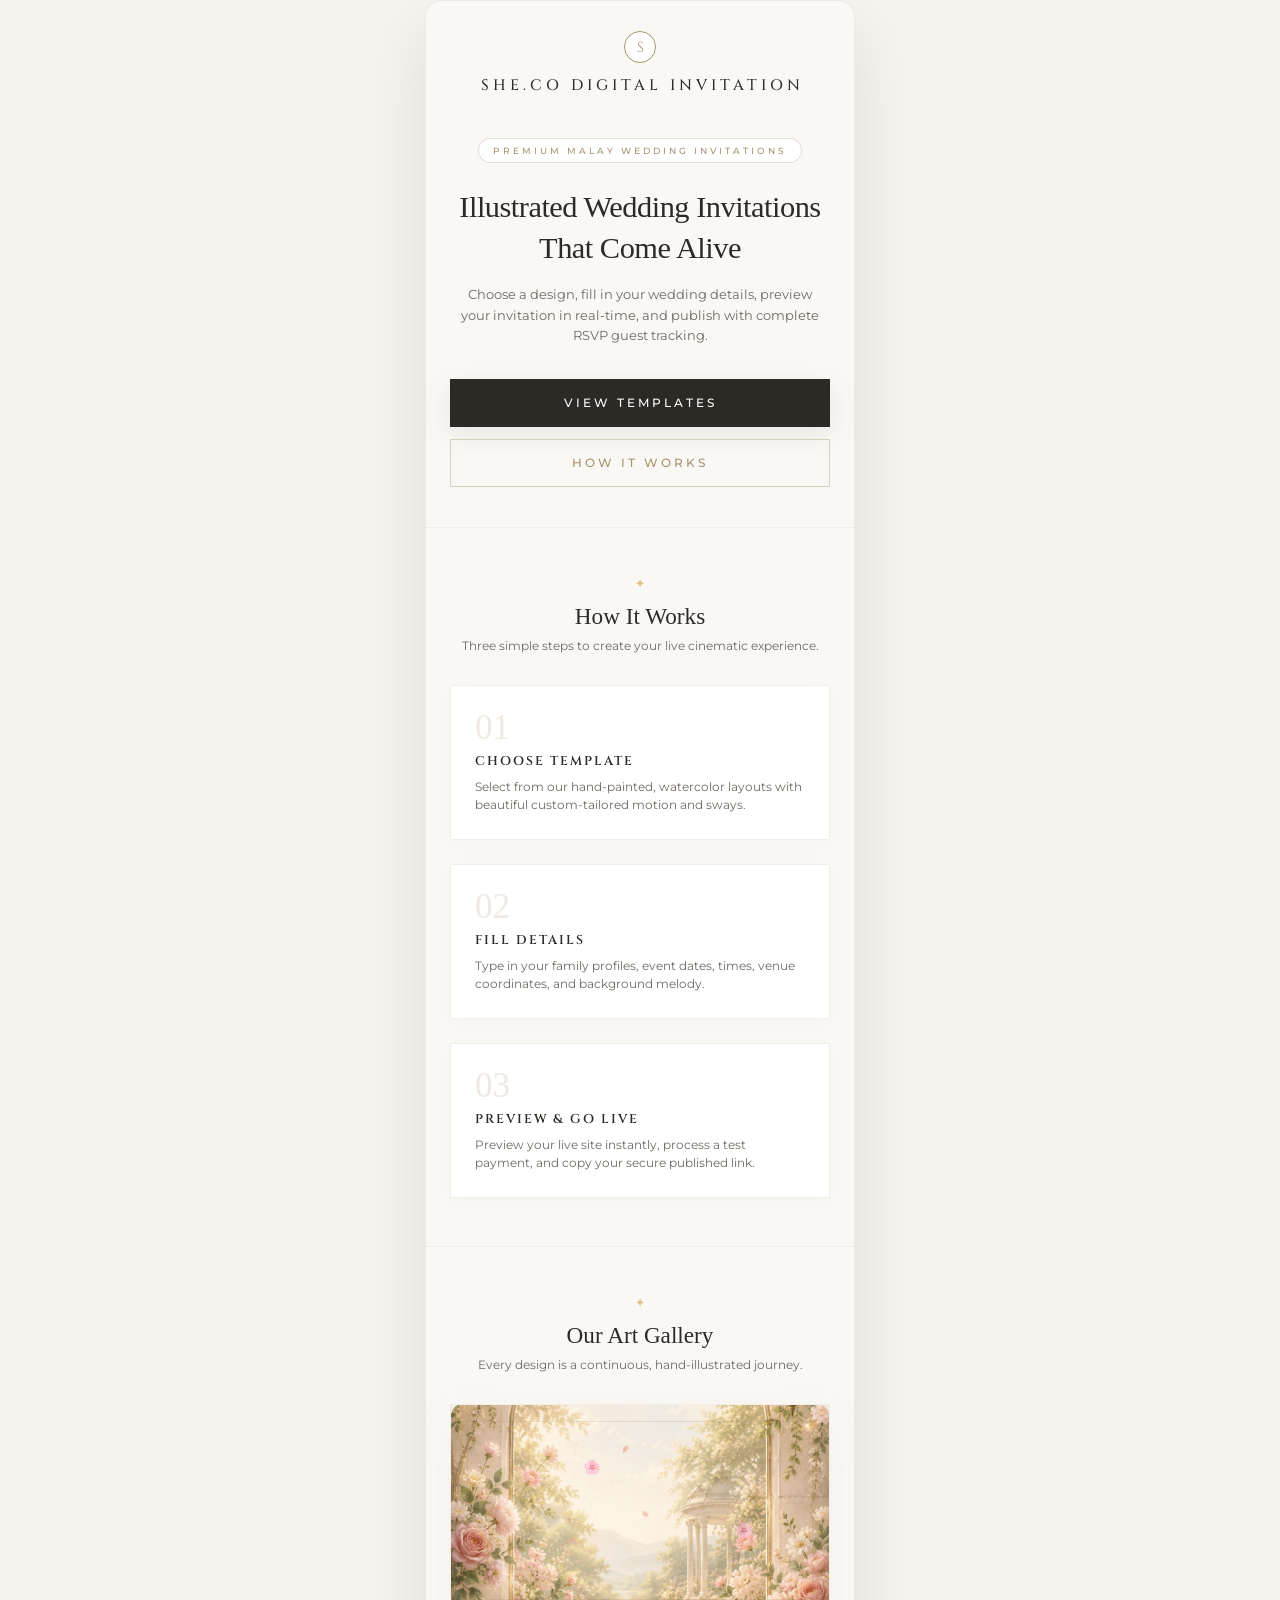
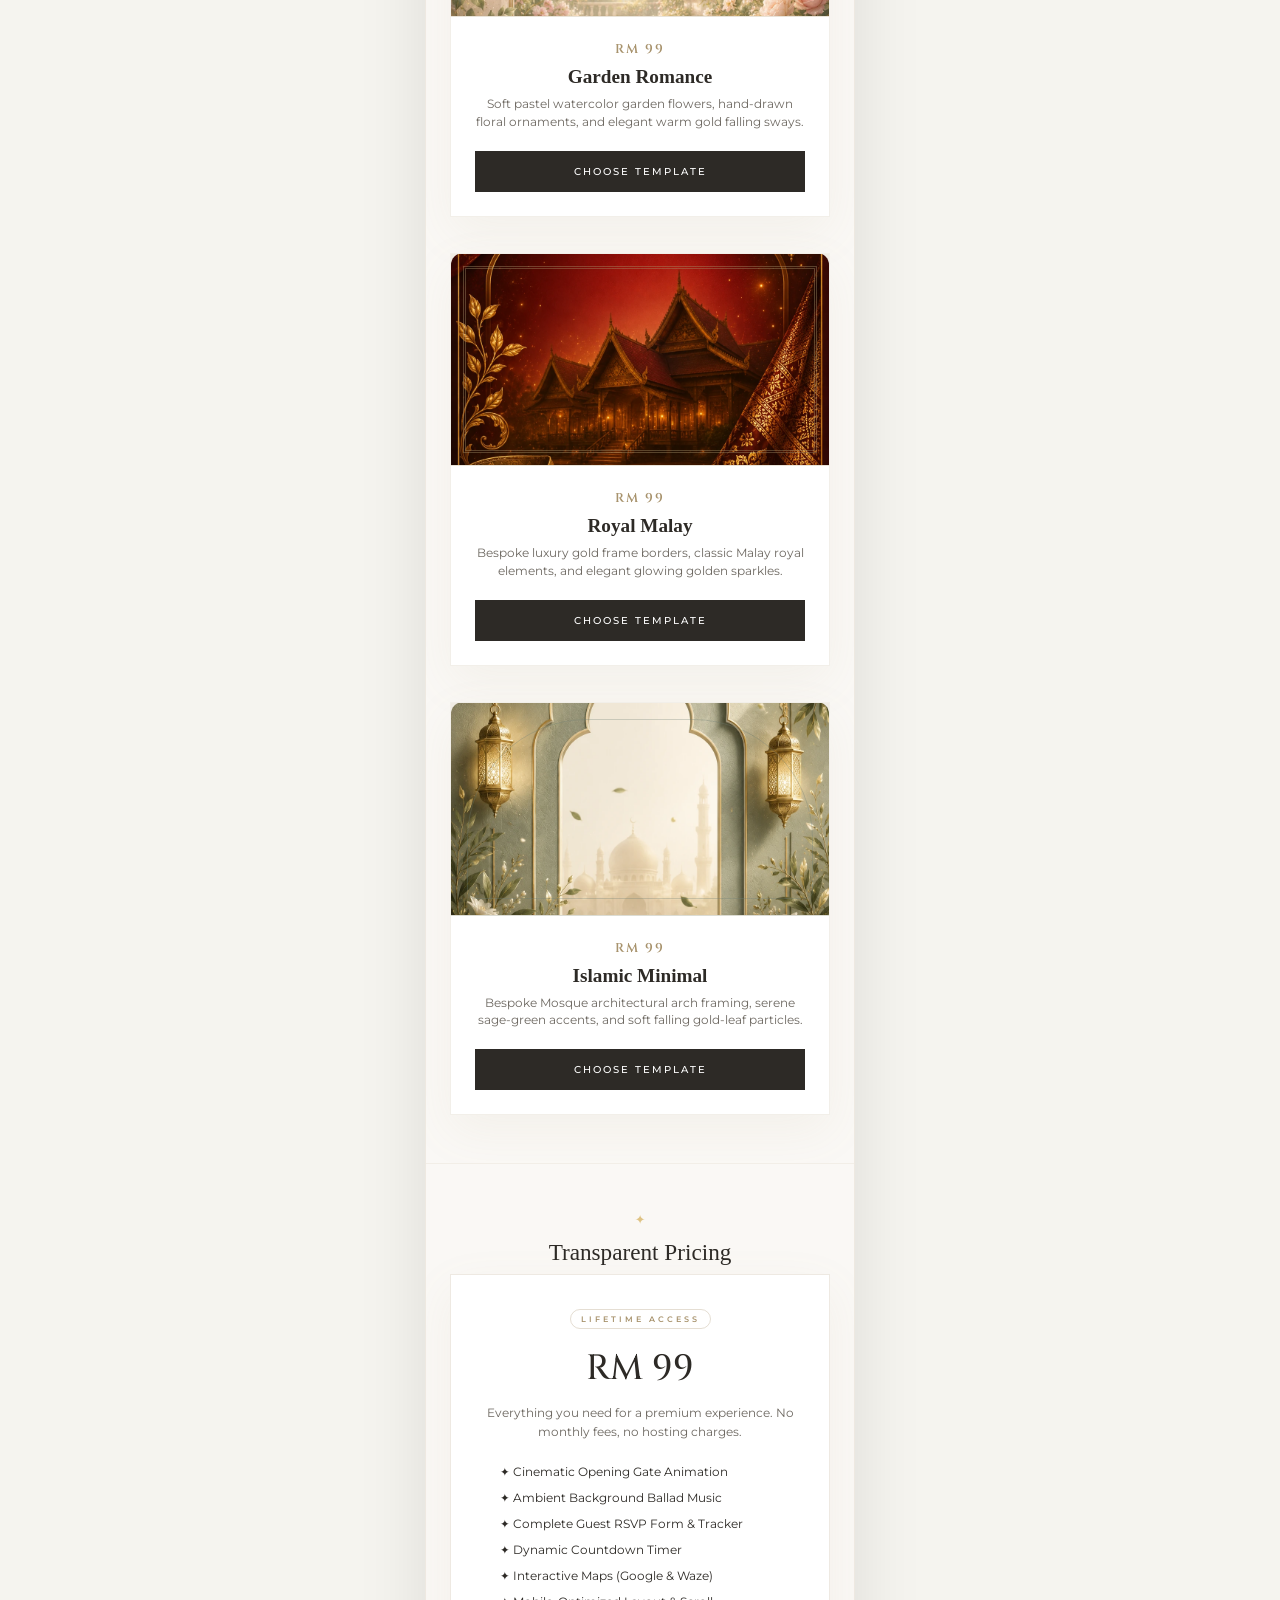
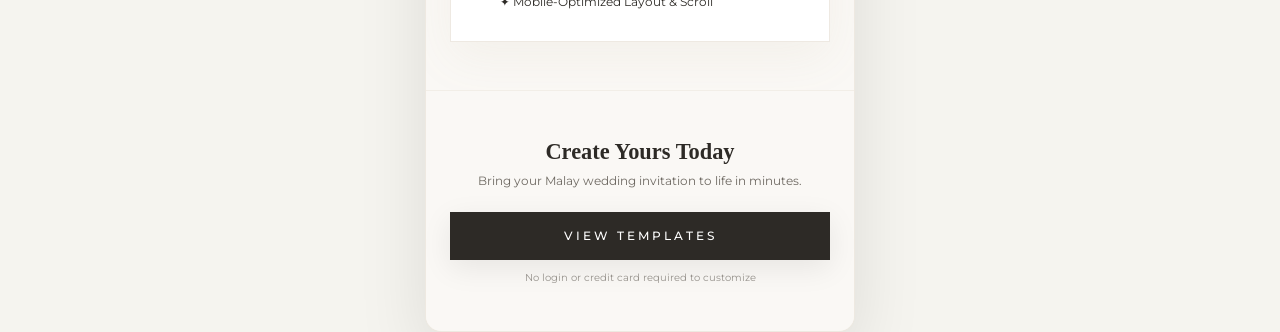
==== commit 07b7c986: "feat: replace mock payment form with CHIP gateway Refactor the payment section to replace the static" ====
--- a/index.html
+++ b/index.html
@@ -9,7 +9,7 @@
     <link rel="preconnect" href="https://fonts.gstatic.com" crossorigin>
     <link href="https://fonts.googleapis.com/css2?family=Cinzel:wght@300;400;500;600;700&family=Montserrat:wght@100;200;300;400;500;600&family=Playfair+Display:ital,wght@0,400..600;1,300..500&display=swap" rel="stylesheet">
     <!-- Link to external stylesheet -->
-    <link rel="stylesheet" href="./style.css" />
+    <link rel="stylesheet" href="./src/css/main.css" />
   </head>
   <body class="scroll-locked">
     <!-- Ambient Ghibli-style falling particles canvas -->
@@ -286,36 +286,98 @@
           </div>
         </div>
 
-        <!-- Simulated Credit Card Form -->
-        <div class="mock-card-form">
-          <h3 class="card-form-title">Payment Details</h3>
+        <!-- CHIP Hosted Payment Flow Concept -->
+        <div id="payment-flow-container" class="payment-flow-container">
           
-          <div class="form-field">
-            <label>Cardholder Name</label>
-            <input type="text" value="Saisyah Zainal" disabled class="disabled-input" />
-          </div>
-
-          <div class="form-field">
-            <label>Card Number</label>
-            <input type="text" value="•••• •••• •••• 4444" disabled class="disabled-input" />
-          </div>
-
-          <div class="form-grid">
-            <div class="form-field">
-              <label>Expiry Date</label>
-              <input type="text" value="12 / 30" disabled class="disabled-input" />
-            </div>
-            <div class="form-field">
-              <label>CVV</label>
-              <input type="text" value="•••" disabled class="disabled-input" />
-            </div>
-          </div>
-
-          <button id="btn-complete-payment" class="payment-btn">Simulate Successful Payment</button>
-          
-          <div class="payment-trust-badge">
-            🔒 Test sandbox environment. No real funds will be charged.
-          </div>
+          <!-- STATE 1: Hosted Payment Overview (replaces fake card form) -->
+          <div id="payment-start-state" class="payment-state">
+            <div class="hosted-payment-card">
+              <div class="chip-badge-logo">
+                <span class="chip-dot">●</span> CHIP Hosted Checkout
+              </div>
+              
+              <p class="payment-explain-text">
+                Publishing your premium invitation is secure and instant. You will be redirected to the secure <strong>CHIP Payment Gateway</strong> to complete your purchase using FPX Online Banking, Credit Card, or e-Wallets.
+              </p>
+              
+              <div class="fpx-icon-strip">
+                <span class="bank-pill">FPX</span>
+                <span class="bank-pill">Visa</span>
+                <span class="bank-pill">Mastercard</span>
+                <span class="bank-pill">e-Wallet</span>
+              </div>
+              
+              <div class="payment-note-box">
+                💡 No credit card or bank credentials are collected within this application. All transactions occur securely on CHIP's hosted gateway screen.
+              </div>
+
+              <!-- This button triggers State 2 (Loading) and creates the pending order -->
+              <button id="btn-publish-pay" class="payment-btn">
+                Publish — RM99
+              </button>
+              
+              <div class="payment-trust-badge">
+                🔒 Sandbox Integration Environment
+              </div>
+            </div>
+          </div>
+
+          <!-- STATE 2: Payment Loading Screen -->
+          <div id="payment-loading-state" class="payment-state hidden">
+            <div class="payment-loading-card">
+              <div class="loading-spinner-container">
+                <div class="payment-spinner"></div>
+              </div>
+              <h3>Connecting to CHIP...</h3>
+              <p>Preparing your hosted payment gateway session securely. Please do not close or refresh this page.</p>
+              <span class="loading-hint">Initializing secure POST request /api/payments/create...</span>
+            </div>
+          </div>
+
+          <!-- STATE 3: CHIP Hosted Checkout Simulation -->
+          <div id="payment-simulation-state" class="payment-state hidden">
+            <div class="chip-gateway-container">
+              <div class="chip-gateway-header">
+                <div class="chip-logo">CHIP SECURE PAY</div>
+                <div class="secure-indicator">🔒 256-bit SSL</div>
+              </div>
+              
+              <div class="gateway-order-summary">
+                <div class="summary-line">
+                  <span class="label">Merchant</span>
+                  <span class="value font-medium">She.Co Digital Invitation</span>
+                </div>
+                <div class="summary-line">
+                  <span class="label">Order Ref</span>
+                  <span class="value" id="chip-sim-order-id">order_284910</span>
+                </div>
+                <div class="summary-line total">
+                  <span class="label">Amount Due</span>
+                  <span class="value amount">RM 99.00</span>
+                </div>
+              </div>
+              
+              <div class="gateway-action-container">
+                <p class="sim-alert-text">
+                  This is a simulated CHIP Hosted Checkout page representing the external gateway view.
+                </p>
+                
+                <!-- This button completes the transaction, sets "paid", removes watermark & opens live link -->
+                <button id="btn-simulate-success" class="gateway-btn-success">
+                  Simulate CHIP Payment Success
+                </button>
+                
+                <button id="btn-simulate-cancel" class="gateway-btn-cancel">
+                  Cancel &amp; Return to Merchant
+                </button>
+              </div>
+              
+              <div class="gateway-footer">
+                Powered by CHIP. Secure payments for Malaysia and SE Asia.
+              </div>
+            </div>
+          </div>
+
         </div>
       </div>
     </div>
@@ -354,8 +416,8 @@
         <section class="scroll-section hero-section" id="section-hero">
           <div class="hero-layer-container">
             <!-- Full Background Artwork & Frame Overlay -->
-            <img src="assets/background.png" alt="Wedding Portrait Background" class="bg-img" referrerpolicy="no-referrer" />
-            <img src="assets/overlay.png" alt="Wedding Floral Overlay" class="overlay-img" referrerpolicy="no-referrer" />
+            <img src="[data-uri]" alt="Wedding Portrait Background" class="bg-img" referrerpolicy="no-referrer" />
+            <img src="[data-uri]" alt="Wedding Floral Overlay" class="overlay-img" referrerpolicy="no-referrer" />
             
             <!-- Elegant typography content centered in transparent arch area -->
             <div class="dynamic-text-container">
@@ -532,7 +594,7 @@
             <!-- Horizontal Swipe Container -->
             <div class="horizontal-swipe-gallery" id="horizontal-gallery">
               <div class="swipe-item">
-                <img src="assets/background.png" alt="Love in the mountains" referrerpolicy="no-referrer" />
+                <img src="https://picsum.photos/seed/wedding4/400/600" alt="Love in the mountains" referrerpolicy="no-referrer" />
                 <span class="swipe-caption">Our Love in the Hills</span>
               </div>
               <div class="swipe-item">
@@ -592,7 +654,7 @@
 
         <!-- SECTION 10: THANK YOU (CINEMATIC CLOSING) -->
         <section class="scroll-section thank-you-section animate-on-scroll" id="section-thank-you">
-          <img src="assets/overlay.png" alt="Wedding Floral Overlay" class="section-overlay-img" referrerpolicy="no-referrer" />
+          <img src="[data-uri]" alt="Wedding Floral Overlay" class="section-overlay-img" referrerpolicy="no-referrer" />
           <div class="section-content-wrapper">
             <div class="thank-you-content">
               <div class="thank-you-monogram" id="thank-you-monogram">A & H</div>
@@ -725,6 +787,6 @@
     </main>
 
     <!-- Vanilla Javascript Reference -->
-    <script type="module" src="./script.js"></script>
+    <script type="module" src="./src/js/app.js"></script>
   </body>
 </html>
--- a/src/css/main.css
+++ b/src/css/main.css
@@ -0,0 +1,8 @@
+@import "./base.css";
+@import "./layout.css";
+@import "./homepage.css";
+@import "./form.css";
+@import "./invitation.css";
+@import "./modal.css";
+@import "./animation.css";
+@import "./responsive.css";
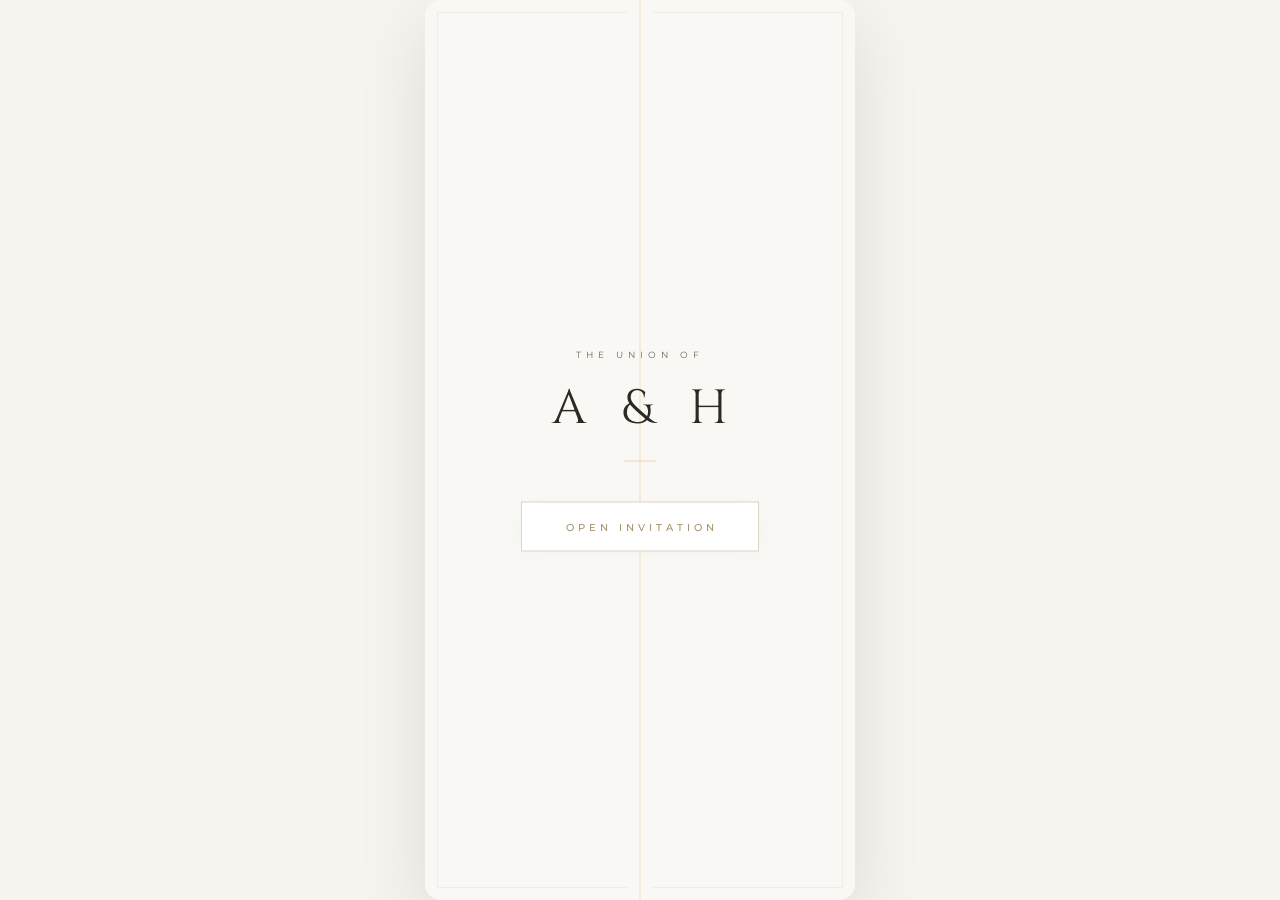
==== commit 7d1ba5b6: "feat: integrate Supabase and payment gateway - Add Supabase configuration to environment variables -" ====
--- a/index.html
+++ b/index.html
@@ -259,127 +259,268 @@
         </form>
       </div>
 
-      <!-- 3. MOCK PAYMENT VIEW -->
+      <!-- 3. PREMIUM MANUAL PAYMENT VIEW -->
       <div id="view-payment" class="creator-view hidden">
         <div class="form-back-nav">
           <a href="#create" class="btn-back-link">← Back to Details</a>
         </div>
 
-        <div class="payment-header">
-          <div class="brand-monogram">S</div>
-          <h2>Secure Checkout</h2>
-          <p>Host your premium digital wedding invitation. Ready instantly with RSVP tracking.</p>
-        </div>
-
-        <div class="payment-summary">
-          <div class="summary-row">
-            <span>Premium Invitation Lifetime Hosting License</span>
-            <span class="font-bold">RM 99</span>
-          </div>
-          <div class="summary-row text-xs text-gray-muted">
-            <span>Selected Design Theme, Custom Music, RSVP Exports</span>
-            <span>Free</span>
-          </div>
-          <div class="summary-row total-row">
-            <span>Total to Pay</span>
-            <span>RM 99</span>
-          </div>
-        </div>
-
-        <!-- CHIP Hosted Payment Flow Concept -->
-        <div id="payment-flow-container" class="payment-flow-container">
-          
-          <!-- STATE 1: Hosted Payment Overview (replaces fake card form) -->
-          <div id="payment-start-state" class="payment-state">
-            <div class="hosted-payment-card">
-              <div class="chip-badge-logo">
-                <span class="chip-dot">●</span> CHIP Hosted Checkout
-              </div>
-              
-              <p class="payment-explain-text">
-                Publishing your premium invitation is secure and instant. You will be redirected to the secure <strong>CHIP Payment Gateway</strong> to complete your purchase using FPX Online Banking, Credit Card, or e-Wallets.
-              </p>
-              
-              <div class="fpx-icon-strip">
-                <span class="bank-pill">FPX</span>
-                <span class="bank-pill">Visa</span>
-                <span class="bank-pill">Mastercard</span>
-                <span class="bank-pill">e-Wallet</span>
-              </div>
-              
-              <div class="payment-note-box">
-                💡 No credit card or bank credentials are collected within this application. All transactions occur securely on CHIP's hosted gateway screen.
-              </div>
-
-              <!-- This button triggers State 2 (Loading) and creates the pending order -->
-              <button id="btn-publish-pay" class="payment-btn">
-                Publish — RM99
+        <!-- STATE 1: MANUAL PAYMENT DETAILS FORM -->
+        <div id="payment-form-state" class="payment-card-layout">
+          <div class="payment-header-custom">
+            <span class="premium-badge">PUBLISHING PROCESS</span>
+            <h2 class="payment-title-custom">Complete Payment</h2>
+            <p class="payment-subtitle-custom">To publish your invitation, please complete the payment below.</p>
+          </div>
+
+          <div class="payment-summary-custom">
+            <span class="summary-label">Amount</span>
+            <span class="summary-amount">RM99</span>
+          </div>
+
+          <div class="premium-payment-card">
+            <!-- Payment Method Segment -->
+            <div class="payment-method-header">
+              <span class="method-icon">✦</span>
+              <span class="method-name">DuitNow QR</span>
+            </div>
+
+            <!-- QR code visual area -->
+            <div class="qr-container">
+              <!-- Try to load image. On error fallback to dashed placeholder box -->
+              <img src="/payment/duitnow-qr.jpeg" id="duitnow-qr-image" class="duitnow-qr-img hidden" alt="DuitNow QR" referrerpolicy="no-referrer" onload="this.classList.remove('hidden'); document.getElementById('qr-placeholder-box').classList.add('hidden');" onerror="this.classList.add('hidden'); document.getElementById('qr-placeholder-box').classList.remove('hidden');" />
+              
+              <div id="qr-placeholder-box" class="qr-placeholder-box">
+                <span class="qr-placeholder-icon">📷</span>
+                <span class="qr-placeholder-title">QR Code Placeholder</span>
+                <span class="qr-placeholder-text">Replace: /payment/duitnow-qr.jpeg</span>
+              </div>
+            </div>
+
+            <!-- Divider with custom luxury ornament -->
+            <div class="premium-divider">
+              <span class="divider-line"></span>
+              <span class="divider-ornament">✦</span>
+              <span class="divider-line"></span>
+            </div>
+
+            <!-- Bank Details Segment -->
+            <div class="bank-details-section">
+              <h4 class="section-subtitle-custom">Bank Transfer Details</h4>
+              
+              <div class="bank-detail-row">
+                <span class="bank-label">Bank</span>
+                <span class="bank-value font-semibold">GX Bank</span>
+              </div>
+              
+              <div class="bank-detail-row">
+                <span class="bank-label">Account Name</span>
+                <span class="bank-value font-semibold">SITI AISYAH</span>
+              </div>
+              
+              <div class="bank-detail-row">
+                <span class="bank-label">Account Number</span>
+                <div class="account-number-wrapper">
+                  <span id="bank-acc-num" class="bank-value font-mono font-semibold">8888-00561901-0</span>
+                  <button type="button" id="btn-copy-acc" class="btn-copy-icon" aria-label="Copy Account Number">
+                    <span class="copy-label">Copy</span>
+                  </button>
+                </div>
+              </div>
+            </div>
+
+            <!-- Receipt Uploader -->
+            <div class="receipt-uploader-section">
+              <h4 class="section-subtitle-custom">Upload Receipt</h4>
+              
+              <div id="receipt-dropzone" class="receipt-dropzone">
+                <input type="file" id="receipt-file-input" accept="image/*,.pdf" class="hidden" />
+                <div id="dropzone-prompt" class="dropzone-prompt">
+                  <span class="upload-icon">📷</span>
+                  <p class="upload-title">Upload Receipt (JPG, PNG, PDF)</p>
+                  <p class="upload-subtext">Drag and drop file here, or click to choose</p>
+                </div>
+                
+                <div id="dropzone-file-selected" class="dropzone-file-selected hidden">
+                  <span class="selected-file-icon">✓</span>
+                  <div class="selected-file-info">
+                    <p id="selected-file-name" class="selected-file-name">receipt.pdf</p>
+                    <p id="selected-file-size" class="selected-file-size">124 KB</p>
+                  </div>
+                  <button type="button" id="btn-remove-file" class="btn-remove-file" aria-label="Remove File">&times;</button>
+                </div>
+              </div>
+              <p id="receipt-error" class="receipt-error-text hidden">Please select a valid receipt file (JPG, PNG, PDF).</p>
+            </div>
+
+            <!-- Pay Button -->
+            <button type="button" id="btn-submit-payment" class="btn-submit-payment">
+              <span>I Have Made Payment</span>
+            </button>
+          </div>
+        </div>
+
+        <!-- STATE 2: CONFIRMATION PAGE -->
+        <div id="payment-confirmation-state" class="payment-card-layout hidden">
+          <div class="confirmation-premium-card">
+            <div class="confirmation-heart-icon">❤️</div>
+            <h2 class="confirmation-title">Thank You</h2>
+            <p class="confirmation-subtitle">Your payment receipt has been received successfully.</p>
+            
+            <div class="confirmation-box">
+              <p class="confirmation-body-text">Our team will verify your payment shortly.</p>
+              <p class="confirmation-sub-text">Once approved, your invitation will automatically become LIVE.</p>
+            </div>
+
+            <div class="status-banner">
+              <span class="status-label">Current Status</span>
+              <span class="status-value font-semibold">🟡 Waiting for Approval</span>
+            </div>
+
+            <div class="confirmation-actions">
+              <button type="button" id="btn-reset-payment-state" class="btn-secondary-custom">
+                Submit Another Receipt
               </button>
-              
-              <div class="payment-trust-badge">
-                🔒 Sandbox Integration Environment
-              </div>
-            </div>
-          </div>
-
-          <!-- STATE 2: Payment Loading Screen -->
-          <div id="payment-loading-state" class="payment-state hidden">
-            <div class="payment-loading-card">
-              <div class="loading-spinner-container">
-                <div class="payment-spinner"></div>
-              </div>
-              <h3>Connecting to CHIP...</h3>
-              <p>Preparing your hosted payment gateway session securely. Please do not close or refresh this page.</p>
-              <span class="loading-hint">Initializing secure POST request /api/payments/create...</span>
-            </div>
-          </div>
-
-          <!-- STATE 3: CHIP Hosted Checkout Simulation -->
-          <div id="payment-simulation-state" class="payment-state hidden">
-            <div class="chip-gateway-container">
-              <div class="chip-gateway-header">
-                <div class="chip-logo">CHIP SECURE PAY</div>
-                <div class="secure-indicator">🔒 256-bit SSL</div>
-              </div>
-              
-              <div class="gateway-order-summary">
-                <div class="summary-line">
-                  <span class="label">Merchant</span>
-                  <span class="value font-medium">She.Co Digital Invitation</span>
-                </div>
-                <div class="summary-line">
-                  <span class="label">Order Ref</span>
-                  <span class="value" id="chip-sim-order-id">order_284910</span>
-                </div>
-                <div class="summary-line total">
-                  <span class="label">Amount Due</span>
-                  <span class="value amount">RM 99.00</span>
-                </div>
-              </div>
-              
-              <div class="gateway-action-container">
-                <p class="sim-alert-text">
-                  This is a simulated CHIP Hosted Checkout page representing the external gateway view.
-                </p>
-                
-                <!-- This button completes the transaction, sets "paid", removes watermark & opens live link -->
-                <button id="btn-simulate-success" class="gateway-btn-success">
-                  Simulate CHIP Payment Success
-                </button>
-                
-                <button id="btn-simulate-cancel" class="gateway-btn-cancel">
-                  Cancel &amp; Return to Merchant
-                </button>
-              </div>
-              
-              <div class="gateway-footer">
-                Powered by CHIP. Secure payments for Malaysia and SE Asia.
-              </div>
-            </div>
-          </div>
-
-        </div>
+              <a href="#create" class="btn-primary-custom">
+                Edit Details
+              </a>
+            </div>
+          </div>
+        </div>
+
       </div>
+
+      <!-- 4. ADMIN DASHBOARD VIEW -->
+      <div id="view-admin" class="creator-view hidden">
+        <div class="form-back-nav">
+          <a href="#home" class="btn-back-link">← Back to Home</a>
+        </div>
+
+        <!-- Admin Login Panel -->
+        <div id="admin-login-panel" class="payment-card-layout">
+          <div class="payment-header-custom">
+            <span class="premium-badge">SHE.CO WORKSPACE</span>
+            <h2 class="payment-title-custom">Admin Console</h2>
+            <p class="payment-subtitle-custom">Please authenticate with your administrator credentials.</p>
+          </div>
+
+          <div class="premium-payment-card" style="padding: 24px;">
+            <div class="receipt-uploader-section">
+              <div class="form-field" style="margin-bottom:12px; text-align: left;">
+                <label for="admin-email" style="font-family: var(--font-sans); font-size: 0.65rem; font-weight: 600; text-transform: uppercase; color: var(--color-gray-dark); letter-spacing: 1px; display: block; margin-bottom: 4px;">Email Address</label>
+                <input type="email" id="admin-email" placeholder="admin@sheco.me" style="width:100%; padding:10px; border:1px solid rgba(168,147,109,0.25); border-radius:6px; font-family:var(--font-sans); font-size:0.75rem; background: var(--color-cream);" />
+              </div>
+              <div class="form-field" style="text-align: left;">
+                <label for="admin-password" style="font-family: var(--font-sans); font-size: 0.65rem; font-weight: 600; text-transform: uppercase; color: var(--color-gray-dark); letter-spacing: 1px; display: block; margin-bottom: 4px;">Password</label>
+                <input type="password" id="admin-password" placeholder="••••••••" style="width:100%; padding:10px; border:1px solid rgba(168,147,109,0.25); border-radius:6px; font-family:var(--font-sans); font-size:0.75rem; background: var(--color-cream);" />
+              </div>
+            </div>
+            
+            <button type="button" id="btn-admin-login" class="btn-submit-payment" style="margin-top:12px;">
+              <span>Authenticate</span>
+            </button>
+            <p id="admin-login-error" class="receipt-error-text hidden" style="text-align:center; color:#ef4444; font-size:0.65rem; margin-top:8px;">Authentication failed.</p>
+          </div>
+        </div>
+
+        <!-- Admin Dashboard Panel (Main) -->
+        <div id="admin-dashboard-panel" class="payment-card-layout hidden" style="max-width: 500px;">
+          <div class="payment-header-custom" style="margin-bottom: 16px;">
+            <span class="premium-badge">MANAGEMENT CENTRE</span>
+            <h2 class="payment-title-custom">Admin Dashboard</h2>
+            <p class="payment-subtitle-custom">Oversee and verify active digital wedding registrations.</p>
+          </div>
+
+          <!-- Summary Cards Grid -->
+          <div style="display:grid; grid-template-columns: repeat(3, 1fr); gap:10px; margin-bottom:20px;">
+            <div style="background:#fff; border:1px solid rgba(168,147,109,0.15); border-radius:12px; padding:12px 6px; text-align:center; box-shadow:var(--shadow-ambient);">
+              <p style="font-family:var(--font-sans); font-size:0.55rem; font-weight:600; text-transform:uppercase; color:var(--color-gray-dark); margin-bottom:4px; letter-spacing: 0.5px;">Revenue</p>
+              <h3 id="stat-revenue" style="font-family:var(--font-display); font-size:1.15rem; font-weight:600; color:var(--color-gold-dark);">RM0</h3>
+            </div>
+            <div style="background:#fff; border:1px solid rgba(168,147,109,0.15); border-radius:12px; padding:12px 6px; text-align:center; box-shadow:var(--shadow-ambient);">
+              <p style="font-family:var(--font-sans); font-size:0.55rem; font-weight:600; text-transform:uppercase; color:var(--color-gray-dark); margin-bottom:4px; letter-spacing: 0.5px;">Pending</p>
+              <h3 id="stat-pending" style="font-family:var(--font-display); font-size:1.15rem; font-weight:600; color:#b08d57;">0</h3>
+            </div>
+            <div style="background:#fff; border:1px solid rgba(168,147,109,0.15); border-radius:12px; padding:12px 6px; text-align:center; box-shadow:var(--shadow-ambient);">
+              <p style="font-family:var(--font-sans); font-size:0.55rem; font-weight:600; text-transform:uppercase; color:var(--color-gray-dark); margin-bottom:4px; letter-spacing: 0.5px;">Published</p>
+              <h3 id="stat-published" style="font-family:var(--font-display); font-size:1.15rem; font-weight:600; color:#52b788;">0</h3>
+            </div>
+          </div>
+
+          <!-- Orders Section -->
+          <div class="premium-payment-card" style="padding:20px; text-align: left;">
+            <div style="display:flex; justify-content:space-between; align-items:center; border-bottom:1px solid rgba(168,147,109,0.1); padding-bottom:8px; margin-bottom:12px;">
+              <span class="method-name" style="font-size: 0.75rem;">Recent Orders</span>
+              <button type="button" id="btn-admin-logout" style="background:none; border:none; color:var(--color-gray-dark); font-family:var(--font-sans); font-size:0.6rem; text-transform:uppercase; cursor:pointer; letter-spacing:1px; font-weight: 600;">Sign Out</button>
+            </div>
+
+            <!-- Scrollable orders list to keep clean container width -->
+            <div id="admin-orders-list" style="display:flex; flex-direction:column; gap:14px; max-height:400px; overflow-y:auto; padding-right:4px;">
+              <p style="font-family:var(--font-sans); font-size:0.7rem; color:var(--color-gray-dark); text-align:center; padding:20px 0;">Loading orders...</p>
+            </div>
+          </div>
+
+          <!-- Templates Management Section -->
+          <div class="premium-payment-card" style="padding:20px; text-align: left; margin-top: 20px;">
+            <div style="display:flex; justify-content:space-between; align-items:center; border-bottom:1px solid rgba(168,147,109,0.1); padding-bottom:8px; margin-bottom:12px;">
+              <span class="method-name" style="font-size: 0.75rem;">Manage Templates</span>
+              <button type="button" id="btn-admin-add-template-toggle" style="background:var(--color-gold); border:none; color:var(--color-text); font-family:var(--font-sans); padding:3px 8px; border-radius:4px; font-size:0.55rem; text-transform:uppercase; cursor:pointer; letter-spacing:1px; font-weight: 600;">+ Add Template</button>
+            </div>
+
+            <!-- Add/Edit Template form inline (Hidden by default) -->
+            <form id="admin-template-form" class="hidden" style="display:flex; flex-direction:column; gap:8px; margin-bottom:16px; background:#f7f5f0; padding:12px; border-radius:6px; border:1px solid rgba(168,147,109,0.25);">
+              <h4 id="admin-template-form-title" style="font-family:var(--font-display); font-size:0.7rem; font-weight:600; margin-bottom:4px;">Add New Template</h4>
+              <input type="hidden" id="admin-tpl-edit-id" />
+              
+              <div style="display:grid; grid-template-columns:1fr 1fr; gap:8px;">
+                <div>
+                  <label style="font-family:var(--font-sans); font-size:0.55rem; font-weight:600; text-transform:uppercase; color:var(--color-gray-dark);">Template ID</label>
+                  <input type="text" id="admin-tpl-id" placeholder="e.g. royal" required style="width:100%; padding:6px; font-size:0.65rem; border:1px solid rgba(168,147,109,0.2); border-radius:4px; background:#fff;" />
+                </div>
+                <div>
+                  <label style="font-family:var(--font-sans); font-size:0.55rem; font-weight:600; text-transform:uppercase; color:var(--color-gray-dark);">Name</label>
+                  <input type="text" id="admin-tpl-name" placeholder="e.g. Royal Malay" required style="width:100%; padding:6px; font-size:0.65rem; border:1px solid rgba(168,147,109,0.2); border-radius:4px; background:#fff;" />
+                </div>
+              </div>
+              
+              <div style="display:grid; grid-template-columns:1fr 1fr; gap:8px;">
+                <div>
+                  <label style="font-family:var(--font-sans); font-size:0.55rem; font-weight:600; text-transform:uppercase; color:var(--color-gray-dark);">Price</label>
+                  <input type="text" id="admin-tpl-price" placeholder="e.g. RM 99" required style="width:100%; padding:6px; font-size:0.65rem; border:1px solid rgba(168,147,109,0.2); border-radius:4px; background:#fff;" />
+                </div>
+                <div>
+                  <label style="font-family:var(--font-sans); font-size:0.55rem; font-weight:600; text-transform:uppercase; color:var(--color-gray-dark);">Version</label>
+                  <input type="number" id="admin-tpl-version" value="1" required style="width:100%; padding:6px; font-size:0.65rem; border:1px solid rgba(168,147,109,0.2); border-radius:4px; background:#fff;" />
+                </div>
+              </div>
+
+              <div style="display:grid; grid-template-columns:1fr 1fr; gap:8px;">
+                <div>
+                  <label style="font-family:var(--font-sans); font-size:0.55rem; font-weight:600; text-transform:uppercase; color:var(--color-gray-dark);">Folder Name</label>
+                  <input type="text" id="admin-tpl-folder" placeholder="e.g. royal" required style="width:100%; padding:6px; font-size:0.65rem; border:1px solid rgba(168,147,109,0.2); border-radius:4px; background:#fff;" />
+                </div>
+                <div>
+                  <label style="font-family:var(--font-sans); font-size:0.55rem; font-weight:600; text-transform:uppercase; color:var(--color-gray-dark);">Status</label>
+                  <select id="admin-tpl-status" style="width:100%; padding:6px; font-size:0.65rem; border:1px solid rgba(168,147,109,0.2); border-radius:4px; background:#fff; height: 26px;">
+                    <option value="active">Active</option>
+                    <option value="disabled">Disabled</option>
+                  </select>
+                </div>
+              </div>
+
+              <div style="display:flex; gap:6px; margin-top:6px;">
+                <button type="submit" id="btn-save-template" style="flex-grow:1; background:#52b788; color:white; border:none; padding:6px; border-radius:4px; font-size:0.6rem; font-weight:600; cursor:pointer;">Save Template</button>
+                <button type="button" id="btn-cancel-template" style="background:#ef4444; color:white; border:none; padding:6px 12px; border-radius:4px; font-size:0.6rem; font-weight:600; cursor:pointer;">Cancel</button>
+              </div>
+            </form>
+
+            <div id="admin-templates-list" style="display:flex; flex-direction:column; gap:10px; max-height:400px; overflow-y:auto; padding-right:4px;">
+              <p style="font-family:var(--font-sans); font-size:0.7rem; color:var(--color-gray-dark); text-align:center; padding:20px 0;">Loading templates...</p>
+            </div>
+          </div>
+        </div>
+      </div>
+
     </div>
 
     <!-- Main App Container Centered on Desktop (Max-width 430px mobile frame) -->
@@ -648,6 +789,10 @@
               <button id="section-contact-trigger" class="lux-contact-trigger-btn" data-target="modal-contact">
                 <span>Contact Family</span>
               </button>
+
+              <button id="section-share-trigger" class="lux-contact-trigger-btn" style="margin-top: 10px; background: transparent; border: 1px solid var(--color-gold-dark);">
+                <span>Share Invitation</span>
+              </button>
             </div>
           </div>
         </section>
@@ -786,6 +931,12 @@
       </div>
     </main>
 
+    <!-- Elegant Dynamic Toast Container -->
+    <div id="toast-container" class="toast-container hidden">
+      <span class="toast-icon">✦</span>
+      <span id="toast-message" class="toast-message">Account number copied.</span>
+    </div>
+
     <!-- Vanilla Javascript Reference -->
     <script type="module" src="./src/js/app.js"></script>
   </body>
